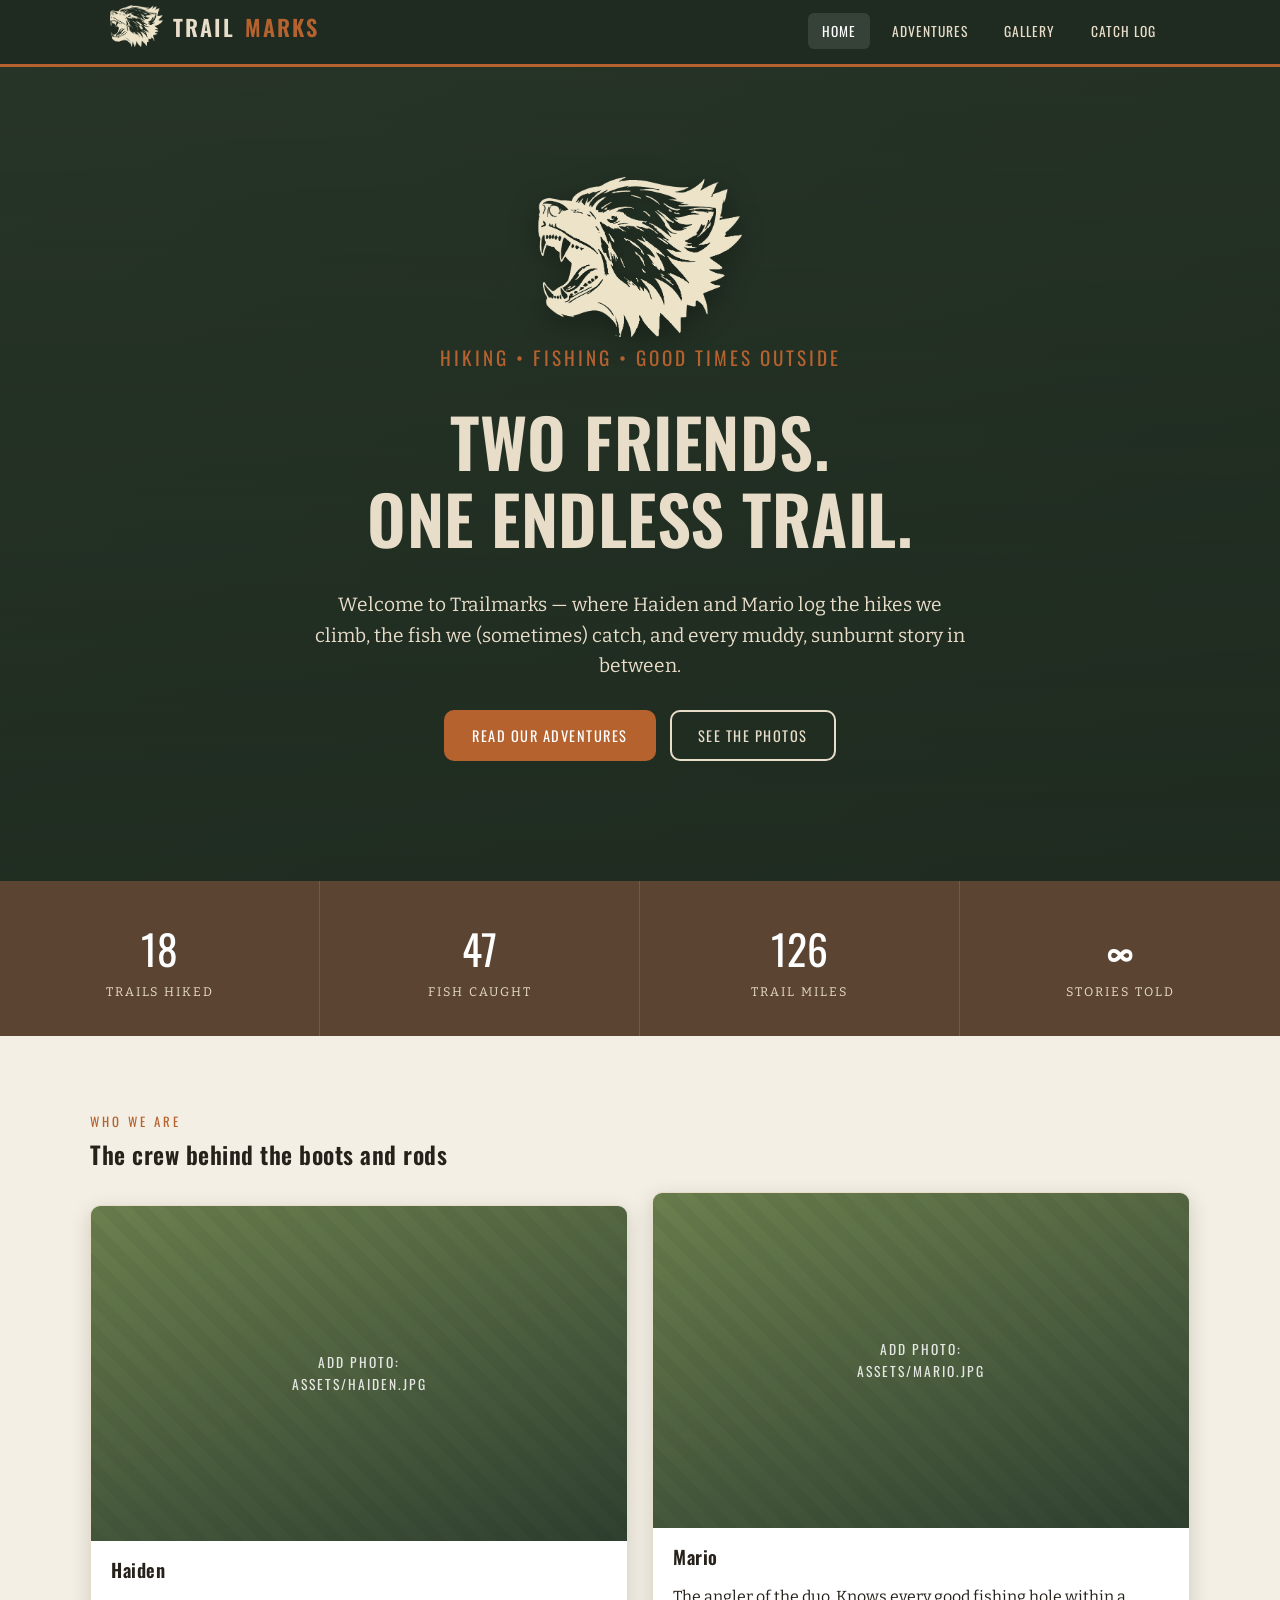
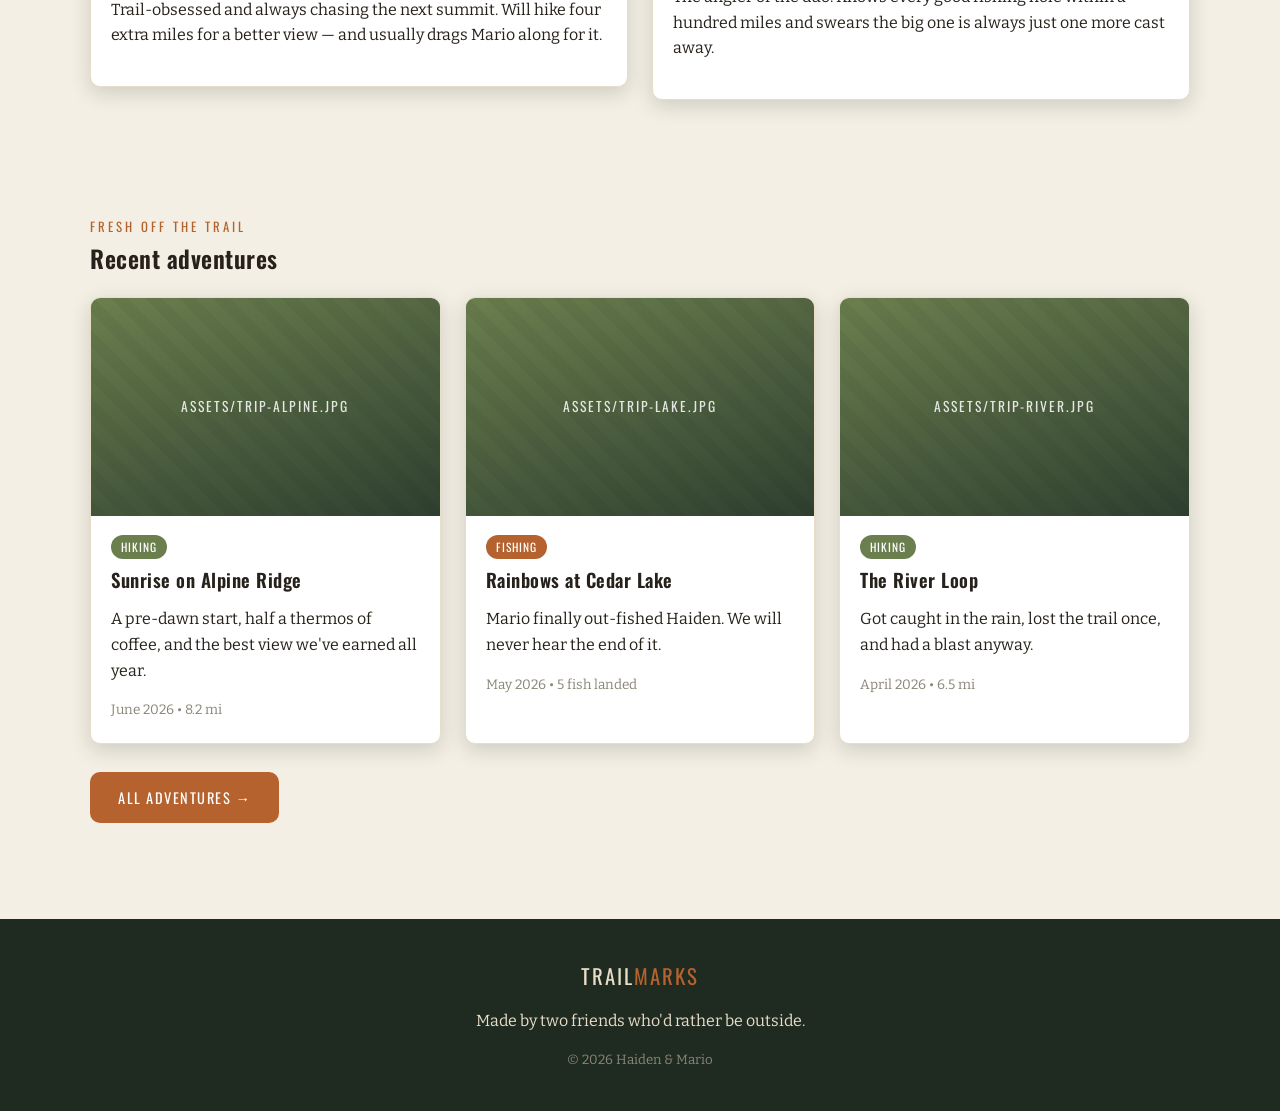
==== index.html @ 805a0c4b "Initial commit" ====
<!DOCTYPE html>
<html lang="en">
<head>
  <meta charset="UTF-8" />
  <meta name="viewport" content="width=device-width, initial-scale=1.0" />
  <title>Trailmarks — Haiden & Mario's Outdoor Adventures</title>
  <meta name="description" content="Hiking and fishing adventures from Haiden and Mario. Trip logs, photos, and catches from the trail and the water." />

  <!-- Favicon (browser tab icon) -->
  <link rel="icon" type="image/png" href="assets/favicon.png" />

  <!-- Social link preview (how the site looks when shared in a text / social post).
       Once your site is live, replace the URLs below with your real address, e.g.
       https://YOURUSERNAME.github.io/REPONAME/  and add assets/social-card.jpg -->
  <meta property="og:type" content="website" />
  <meta property="og:title" content="Trailmarks — Haiden & Mario's Outdoor Adventures" />
  <meta property="og:description" content="Hiking, fishing, photos, and a catch log from two friends who'd rather be outside." />
  <meta property="og:image" content="assets/social-card.jpg" />
  <meta name="twitter:card" content="summary_large_image" />

  <link rel="preconnect" href="https://fonts.googleapis.com" />
  <link rel="preconnect" href="https://fonts.gstatic.com" crossorigin />
  <link href="https://fonts.googleapis.com/css2?family=Oswald:wght@400;600;700&family=Bitter:wght@400;500;600&display=swap" rel="stylesheet" />
  <link rel="stylesheet" href="styles.css" />
</head>
<body>

  <!-- NAV -->
  <header class="nav">
    <div class="container nav__inner">
      <a class="nav__brand" href="index.html"><img class="nav__logo" src="assets/logo-cream.png" alt="Trailmarks wolf logo" />TRAIL<span>MARKS</span></a>
      <button class="nav__toggle" aria-label="Menu">&#9776;</button>
      <nav>
        <ul class="nav__links">
          <li><a href="index.html">Home</a></li>
          <li><a href="adventures.html">Adventures</a></li>
          <li><a href="gallery.html">Gallery</a></li>
          <li><a href="catches.html">Catch Log</a></li>
        </ul>
      </nav>
    </div>
  </header>

  <!-- HERO -->
  <section class="hero">
    <div class="container">
      <img class="hero__logo" src="assets/logo-cream.png" alt="Trailmarks wolf logo" />
      <p class="eyebrow">Hiking &bull; Fishing &bull; Good times outside</p>
      <h1>Two friends. <br>One endless trail.</h1>
      <p>Welcome to Trailmarks — where Haiden and Mario log the hikes we climb, the fish we (sometimes) catch, and every muddy, sunburnt story in between.</p>
      <div class="hero__cta">
        <a class="btn btn--primary" href="adventures.html">Read our adventures</a>
        <a class="btn btn--ghost" href="gallery.html">See the photos</a>
      </div>
    </div>
  </section>

  <!-- STATS -->
  <section class="stats">
    <div class="stats__item"><div class="stats__num">18</div><div class="stats__label">Trails Hiked</div></div>
    <div class="stats__item"><div class="stats__num">47</div><div class="stats__label">Fish Caught</div></div>
    <div class="stats__item"><div class="stats__num">126</div><div class="stats__label">Trail Miles</div></div>
    <div class="stats__item"><div class="stats__num">&#8734;</div><div class="stats__label">Stories Told</div></div>
  </section>

  <!-- ABOUT -->
  <section class="section container">
    <p class="eyebrow">Who we are</p>
    <h2>The crew behind the boots and rods</h2>
    <div class="grid grid--2" style="margin-top:24px; align-items:center;">
      <div class="card">
        <div class="card__media"><div class="ph">Add photo:<br>assets/haiden.jpg</div></div>
        <div class="card__body">
          <h3>Haiden</h3>
          <p>Trail-obsessed and always chasing the next summit. Will hike four extra miles for a better view — and usually drags Mario along for it.</p>
        </div>
      </div>
      <div class="card">
        <div class="card__media"><div class="ph">Add photo:<br>assets/mario.jpg</div></div>
        <div class="card__body">
          <h3>Mario</h3>
          <p>The angler of the duo. Knows every good fishing hole within a hundred miles and swears the big one is always just one more cast away.</p>
        </div>
      </div>
    </div>
  </section>

  <!-- RECENT -->
  <section class="section section--tight container">
    <p class="eyebrow">Fresh off the trail</p>
    <h2>Recent adventures</h2>
    <div class="grid grid--3" style="margin-top:24px;">
      <article class="card">
        <div class="card__media"><div class="ph">assets/trip-alpine.jpg</div></div>
        <div class="card__body">
          <span class="card__tag">Hiking</span>
          <h3>Sunrise on Alpine Ridge</h3>
          <p>A pre-dawn start, half a thermos of coffee, and the best view we've earned all year.</p>
          <div class="card__meta">June 2026 &bull; 8.2 mi</div>
        </div>
      </article>
      <article class="card">
        <div class="card__media"><div class="ph">assets/trip-lake.jpg</div></div>
        <div class="card__body">
          <span class="card__tag card__tag--fishing">Fishing</span>
          <h3>Rainbows at Cedar Lake</h3>
          <p>Mario finally out-fished Haiden. We will never hear the end of it.</p>
          <div class="card__meta">May 2026 &bull; 5 fish landed</div>
        </div>
      </article>
      <article class="card">
        <div class="card__media"><div class="ph">assets/trip-river.jpg</div></div>
        <div class="card__body">
          <span class="card__tag">Hiking</span>
          <h3>The River Loop</h3>
          <p>Got caught in the rain, lost the trail once, and had a blast anyway.</p>
          <div class="card__meta">April 2026 &bull; 6.5 mi</div>
        </div>
      </article>
    </div>
    <p style="margin-top:28px;"><a class="btn btn--primary" href="adventures.html">All adventures &rarr;</a></p>
  </section>

  <!-- FOOTER -->
  <footer class="footer">
    <div class="container">
      <div class="footer__brand">TRAIL<span>MARKS</span></div>
      <p>Made by two friends who'd rather be outside.</p>
      <small>&copy; <span data-year></span> Haiden &amp; Mario</small>
    </div>
  </footer>

  <script src="script.js"></script>
</body>
</html>
---- styles.css ----
/* ===================================================================
   Trailmarks — shared styles
   Rugged / earthy outdoors theme for Haiden & Mario
   =================================================================== */

:root {
  /* Palette */
  --forest:      #2f4030;   /* deep pine */
  --forest-dk:   #1f2b20;   /* near-black green */
  --moss:        #6b7f4e;   /* moss green */
  --bark:        #5c4433;   /* tree bark brown */
  --clay:        #b5622f;   /* burnt orange accent */
  --sand:        #e7ddc9;   /* cream / sand */
  --paper:       #f4efe4;   /* off-white background */
  --stone:       #8a8577;   /* muted stone gray */
  --ink:         #26211a;   /* near-black text */

  --shadow: 0 6px 20px rgba(31, 43, 32, 0.18);
  --radius: 10px;
  --maxw: 1100px;

  --font-display: "Oswald", "Arial Narrow", sans-serif;
  --font-body: "Bitter", Georgia, "Times New Roman", serif;
}

*, *::before, *::after { box-sizing: border-box; }

html { scroll-behavior: smooth; }

body {
  margin: 0;
  font-family: var(--font-body);
  color: var(--ink);
  background: var(--paper);
  line-height: 1.6;
}

h1, h2, h3, h4, .nav__brand {
  font-family: var(--font-display);
  font-weight: 600;
  letter-spacing: 0.5px;
  line-height: 1.15;
  margin: 0 0 0.5em;
}

a { color: var(--clay); }

img { max-width: 100%; display: block; }

.container {
  width: 100%;
  max-width: var(--maxw);
  margin: 0 auto;
  padding: 0 20px;
}

.section { padding: 64px 0; }
.section--tight { padding: 40px 0; }

.eyebrow {
  font-family: var(--font-display);
  text-transform: uppercase;
  letter-spacing: 3px;
  font-size: 0.8rem;
  color: var(--clay);
  margin-bottom: 8px;
}

.lead { font-size: 1.15rem; color: #3d372c; max-width: 60ch; }

/* ---------- Buttons ---------- */
.btn {
  display: inline-block;
  font-family: var(--font-display);
  text-transform: uppercase;
  letter-spacing: 1.5px;
  font-size: 0.9rem;
  padding: 12px 26px;
  border-radius: var(--radius);
  text-decoration: none;
  border: 2px solid transparent;
  cursor: pointer;
  transition: transform .12s ease, background .2s ease;
}
.btn:hover { transform: translateY(-2px); }
.btn--primary { background: var(--clay); color: #fff; }
.btn--ghost { background: transparent; border-color: var(--sand); color: var(--sand); }

/* ---------- Navigation ---------- */
.nav {
  position: sticky; top: 0; z-index: 50;
  background: var(--forest-dk);
  color: var(--sand);
  border-bottom: 3px solid var(--clay);
}
.nav__inner {
  display: flex; align-items: center; justify-content: space-between;
  height: 64px;
}
.nav__brand {
  color: var(--sand); text-decoration: none;
  font-size: 1.4rem; letter-spacing: 2px;
  display: flex; align-items: center; gap: 10px;
}
.nav__logo { height: 42px; width: auto; display: block; }
.nav__brand span { color: var(--clay); }
.nav__links {
  display: flex; gap: 8px; list-style: none; margin: 0; padding: 0;
}
.nav__links a {
  color: var(--sand); text-decoration: none;
  font-family: var(--font-display); text-transform: uppercase;
  letter-spacing: 1px; font-size: 0.85rem;
  padding: 8px 14px; border-radius: 6px;
}
.nav__links a:hover,
.nav__links a[aria-current="page"] { background: rgba(255,255,255,0.1); color: #fff; }
.nav__toggle {
  display: none; background: none; border: 0; color: var(--sand);
  font-size: 1.6rem; cursor: pointer;
}

/* ---------- Hero ---------- */
.hero {
  position: relative;
  color: var(--sand);
  background:
    linear-gradient(rgba(31,43,32,0.55), rgba(31,43,32,0.75)),
    url("assets/hero.jpg") center/cover no-repeat,
    linear-gradient(160deg, var(--forest), var(--forest-dk));
  padding: 110px 0 120px;
  text-align: center;
}
.hero__logo { height: 160px; width: auto; margin: 0 auto 6px; display: block; filter: drop-shadow(0 6px 14px rgba(0,0,0,0.35)); }
.hero h1 { font-size: clamp(2.4rem, 6vw, 4.2rem); text-transform: uppercase; }
.hero p { font-size: 1.2rem; max-width: 55ch; margin: 0 auto 28px; }
.hero__cta { display: flex; gap: 14px; justify-content: center; flex-wrap: wrap; }

/* ---------- Cards & grids ---------- */
.grid { display: grid; gap: 24px; }
.grid--3 { grid-template-columns: repeat(3, 1fr); }
.grid--2 { grid-template-columns: repeat(2, 1fr); }

.card {
  background: #fff;
  border: 1px solid var(--sand);
  border-radius: var(--radius);
  overflow: hidden;
  box-shadow: var(--shadow);
  display: flex; flex-direction: column;
}
.card__media { aspect-ratio: 16/10; background: var(--sand); overflow: hidden; }
.card__media img { width: 100%; height: 100%; object-fit: cover; }
.card__body { padding: 18px 20px 22px; flex: 1; }
.card__tag {
  display: inline-block; font-family: var(--font-display);
  text-transform: uppercase; letter-spacing: 1px; font-size: 0.72rem;
  background: var(--moss); color: #fff; padding: 3px 10px; border-radius: 20px;
  margin-bottom: 10px;
}
.card__tag--fishing { background: var(--clay); }
.card__meta { font-size: 0.85rem; color: var(--stone); margin-top: 8px; }

/* ---------- Stats strip ---------- */
.stats {
  background: var(--bark); color: var(--sand);
  display: grid; grid-template-columns: repeat(4, 1fr);
  text-align: center;
}
.stats__item { padding: 34px 12px; border-right: 1px solid rgba(255,255,255,0.12); }
.stats__item:last-child { border-right: 0; }
.stats__num { font-family: var(--font-display); font-size: 2.6rem; color: #fff; }
.stats__label { text-transform: uppercase; letter-spacing: 2px; font-size: 0.78rem; }

/* ---------- Page header ---------- */
.pagehead {
  background: linear-gradient(160deg, var(--forest), var(--forest-dk));
  color: var(--sand); text-align: center; padding: 70px 0 60px;
}
.pagehead h1 { font-size: clamp(2rem, 5vw, 3rem); text-transform: uppercase; }
.pagehead p { max-width: 60ch; margin: 0 auto; opacity: 0.9; }

/* ---------- Gallery ---------- */
.gallery {
  display: grid; gap: 12px;
  grid-template-columns: repeat(3, 1fr);
}
.gallery figure { margin: 0; position: relative; overflow: hidden; border-radius: var(--radius); cursor: pointer; }
.gallery img { width: 100%; height: 240px; object-fit: cover; transition: transform .4s ease; }
.gallery figure:hover img { transform: scale(1.06); }
.gallery figcaption {
  position: absolute; left: 0; right: 0; bottom: 0;
  background: linear-gradient(transparent, rgba(31,43,32,0.85));
  color: #fff; padding: 26px 14px 12px; font-size: 0.9rem;
}

/* Lightbox */
.lightbox {
  position: fixed; inset: 0; background: rgba(15,20,15,0.92);
  display: none; align-items: center; justify-content: center; z-index: 100;
  padding: 30px;
}
.lightbox.open { display: flex; }
.lightbox img { max-width: 90vw; max-height: 85vh; border-radius: 8px; }
.lightbox__close {
  position: absolute; top: 20px; right: 28px; font-size: 2.4rem;
  color: #fff; background: none; border: 0; cursor: pointer;
}

/* ---------- Catch scoreboard ---------- */
.scoreboard {
  display: flex; align-items: center; justify-content: center; gap: 30px;
  background: var(--forest); color: var(--sand);
  border-radius: var(--radius); box-shadow: var(--shadow);
  padding: 26px 20px; margin: 34px auto 0; max-width: 760px; flex-wrap: wrap;
}
.scoreboard__item { text-align: center; }
.scoreboard__num { font-family: var(--font-display); font-size: 3rem; color: #fff; line-height: 1; }
.scoreboard__label { text-transform: uppercase; letter-spacing: 2px; font-size: 0.8rem; margin-top: 6px; }
.scoreboard__vs { font-family: var(--font-display); font-size: 1.4rem; color: var(--clay); }

/* ---------- Catches table ---------- */
.filters { display: flex; gap: 10px; flex-wrap: wrap; margin-bottom: 22px; }
.filters button {
  font-family: var(--font-display); text-transform: uppercase; letter-spacing: 1px;
  font-size: 0.8rem; padding: 8px 16px; border-radius: 20px;
  border: 2px solid var(--moss); background: #fff; color: var(--forest); cursor: pointer;
}
.filters button.active { background: var(--moss); color: #fff; }

.catch-grid { display: grid; gap: 18px; grid-template-columns: repeat(3, 1fr); }
.catch {
  background: #fff; border: 1px solid var(--sand); border-radius: var(--radius);
  padding: 18px 20px; box-shadow: var(--shadow);
}
.catch__species { font-family: var(--font-display); font-size: 1.3rem; color: var(--forest); }
.catch__row { display: flex; justify-content: space-between; font-size: 0.9rem; padding: 4px 0; border-bottom: 1px dashed var(--sand); }
.catch__row:last-child { border-bottom: 0; }
.catch__row span:first-child { color: var(--stone); }
.badge-angler { font-size: 0.72rem; text-transform: uppercase; letter-spacing: 1px; padding: 2px 8px; border-radius: 12px; background: var(--sand); color: var(--bark); }

/* ---------- Placeholder look for missing images ---------- */
.ph {
  width: 100%; height: 100%;
  background:
    repeating-linear-gradient(45deg, rgba(0,0,0,0.04) 0 12px, transparent 12px 24px),
    linear-gradient(160deg, var(--moss), var(--forest));
  display: flex; align-items: center; justify-content: center;
  color: rgba(255,255,255,0.85); font-family: var(--font-display);
  text-transform: uppercase; letter-spacing: 2px; font-size: 0.85rem; text-align: center; padding: 10px;
}

/* ---------- Footer ---------- */
.footer {
  background: var(--forest-dk); color: var(--sand);
  padding: 40px 0; margin-top: 40px; text-align: center;
}
.footer a { color: var(--sand); }
.footer__brand { font-family: var(--font-display); font-size: 1.3rem; letter-spacing: 2px; }
.footer__brand span { color: var(--clay); }
.footer small { color: var(--stone); display: block; margin-top: 10px; }

/* ---------- Responsive ---------- */
@media (max-width: 820px) {
  .grid--3, .catch-grid, .gallery { grid-template-columns: repeat(2, 1fr); }
  .stats { grid-template-columns: repeat(2, 1fr); }
  .stats__item:nth-child(2) { border-right: 0; }
}
@media (max-width: 620px) {
  .nav__links {
    display: none; position: absolute; top: 64px; left: 0; right: 0;
    flex-direction: column; background: var(--forest-dk); padding: 10px 20px 20px;
  }
  .nav__links.open { display: flex; }
  .nav__toggle { display: block; }
  .grid--3, .grid--2, .catch-grid, .gallery { grid-template-columns: 1fr; }
  .stats { grid-template-columns: 1fr 1fr; }
}
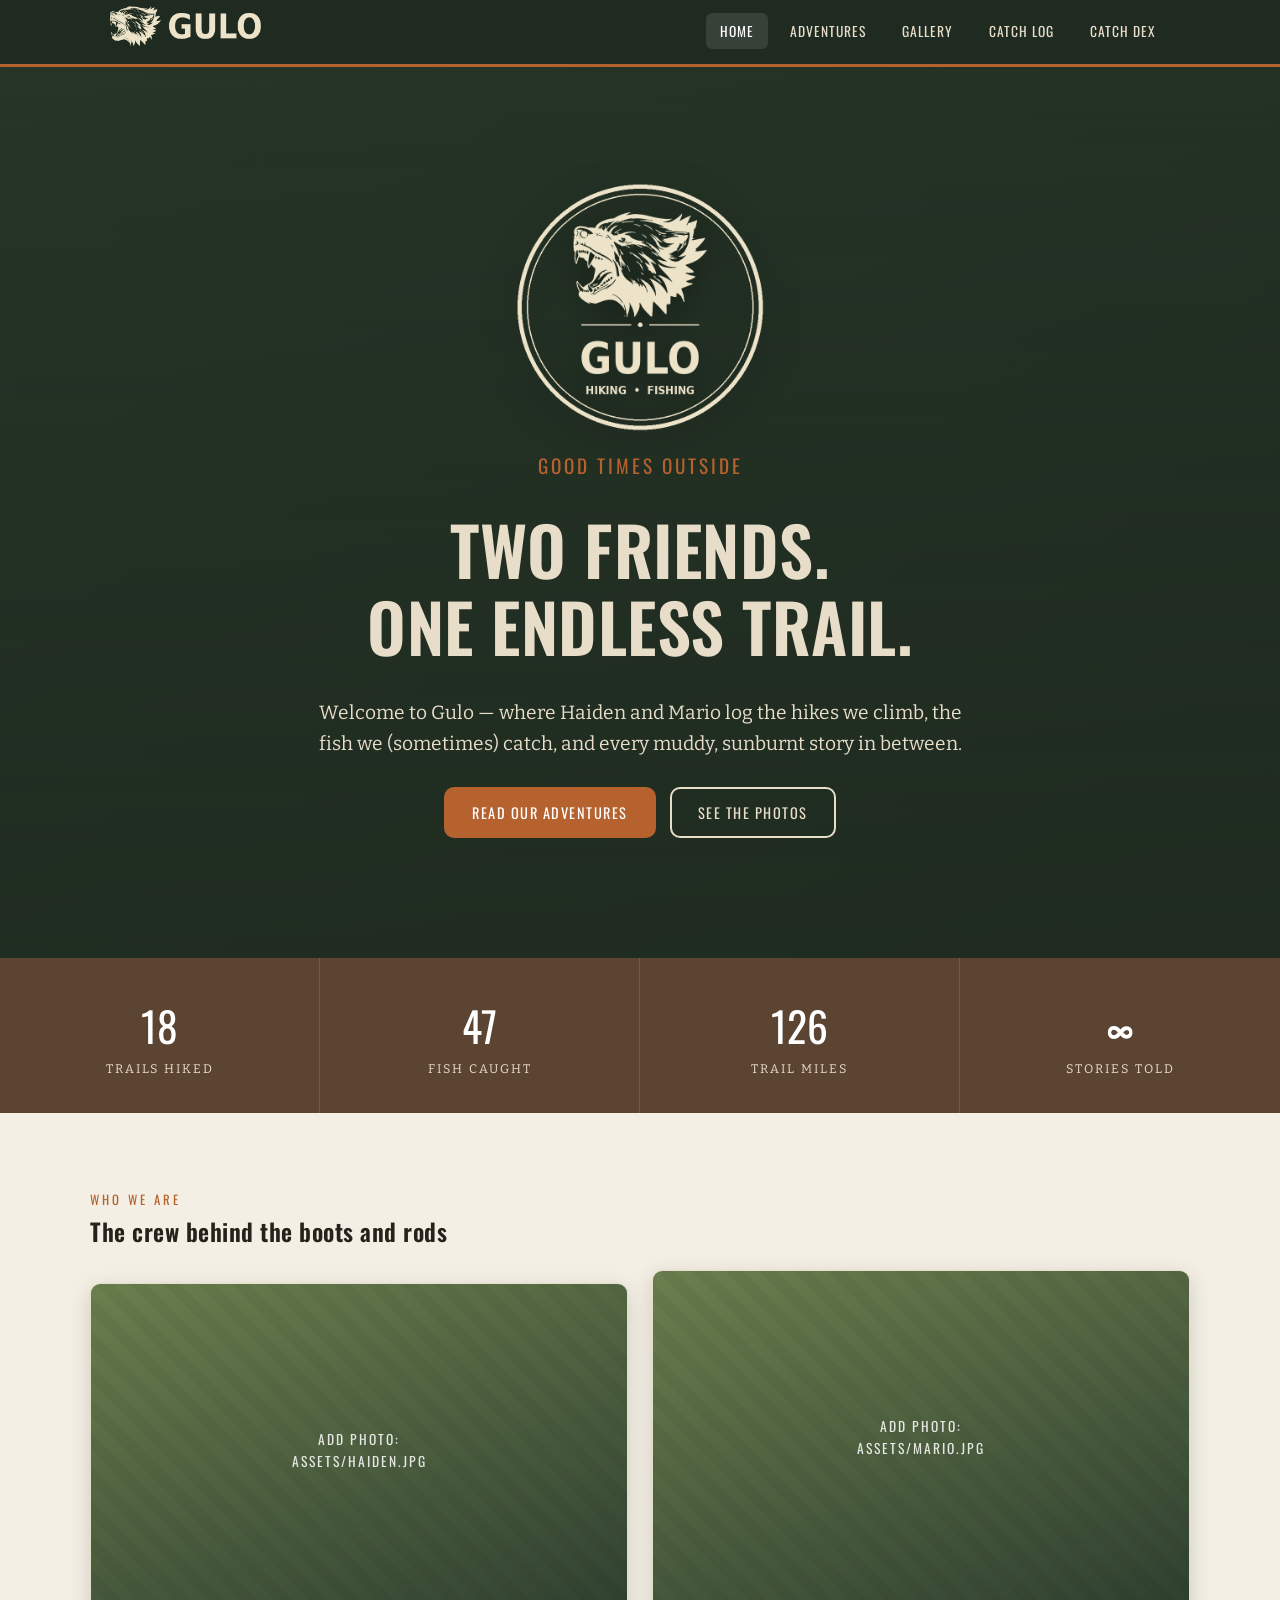
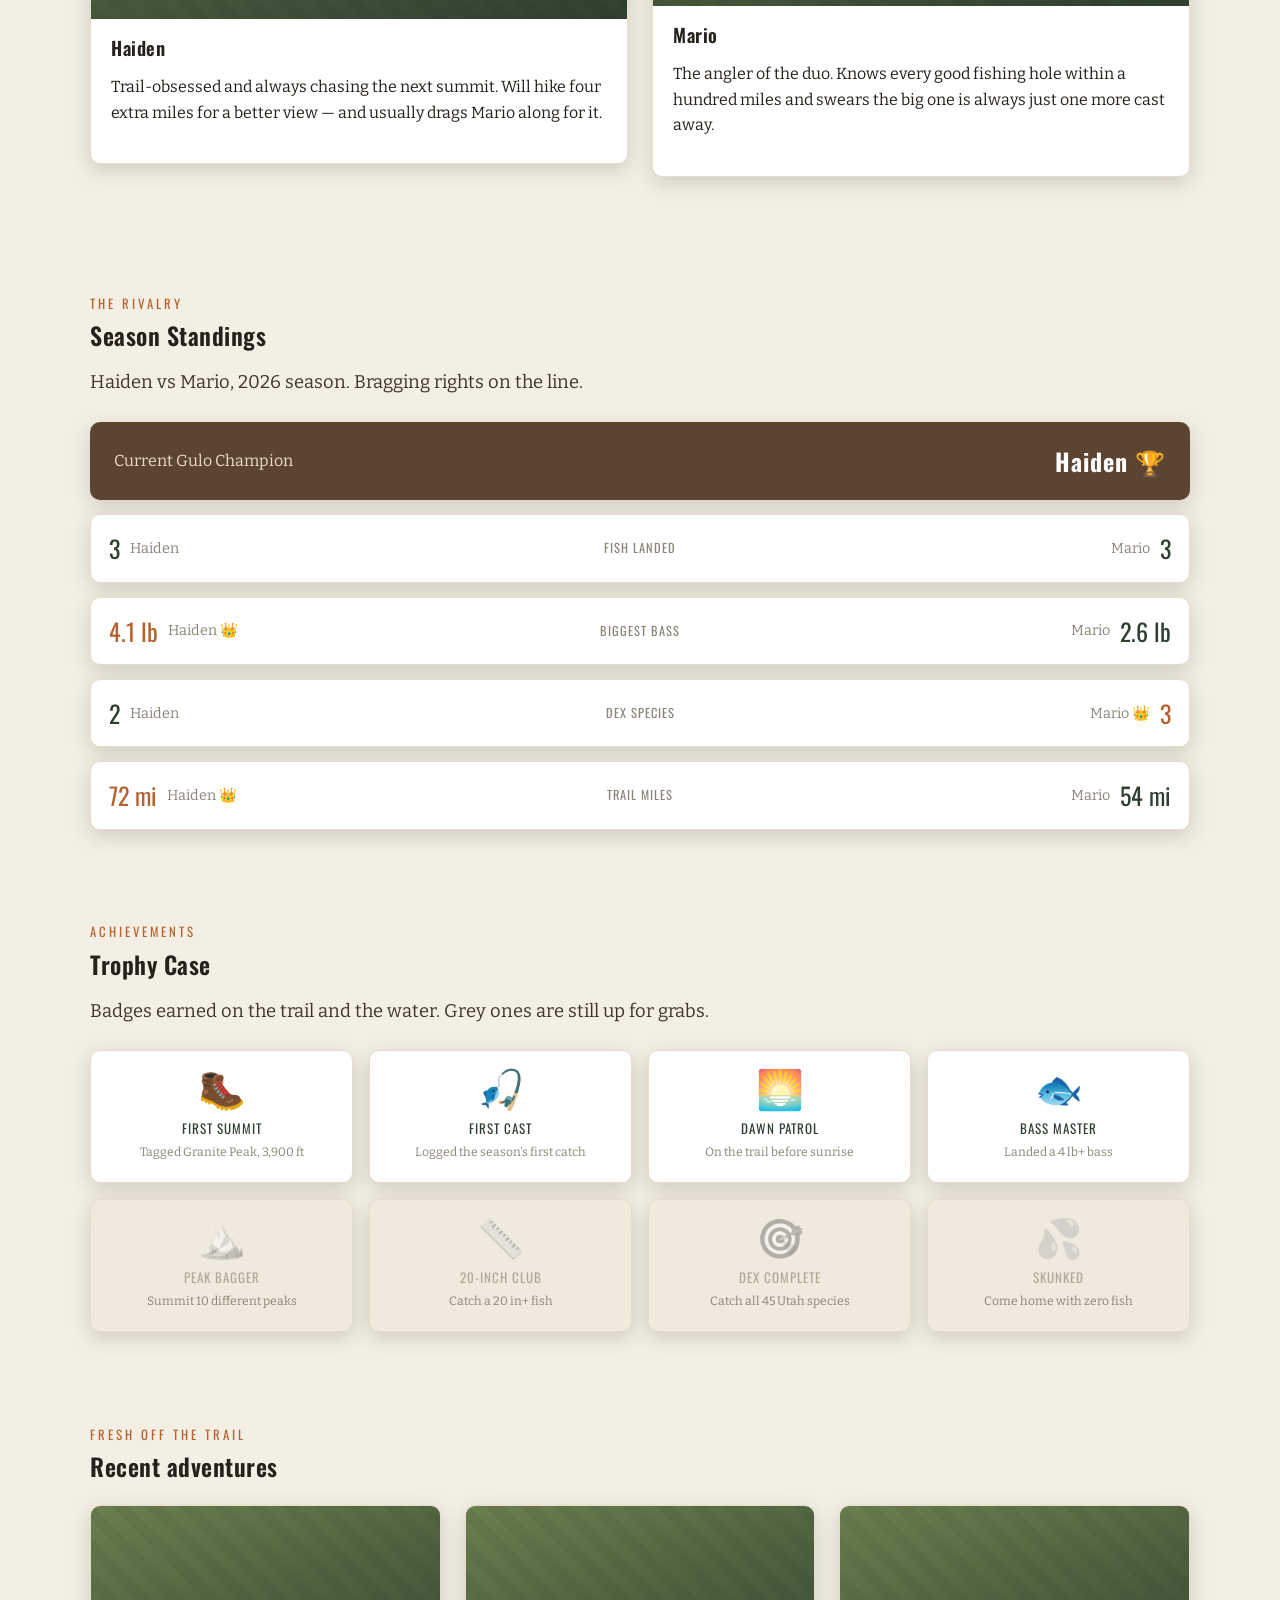
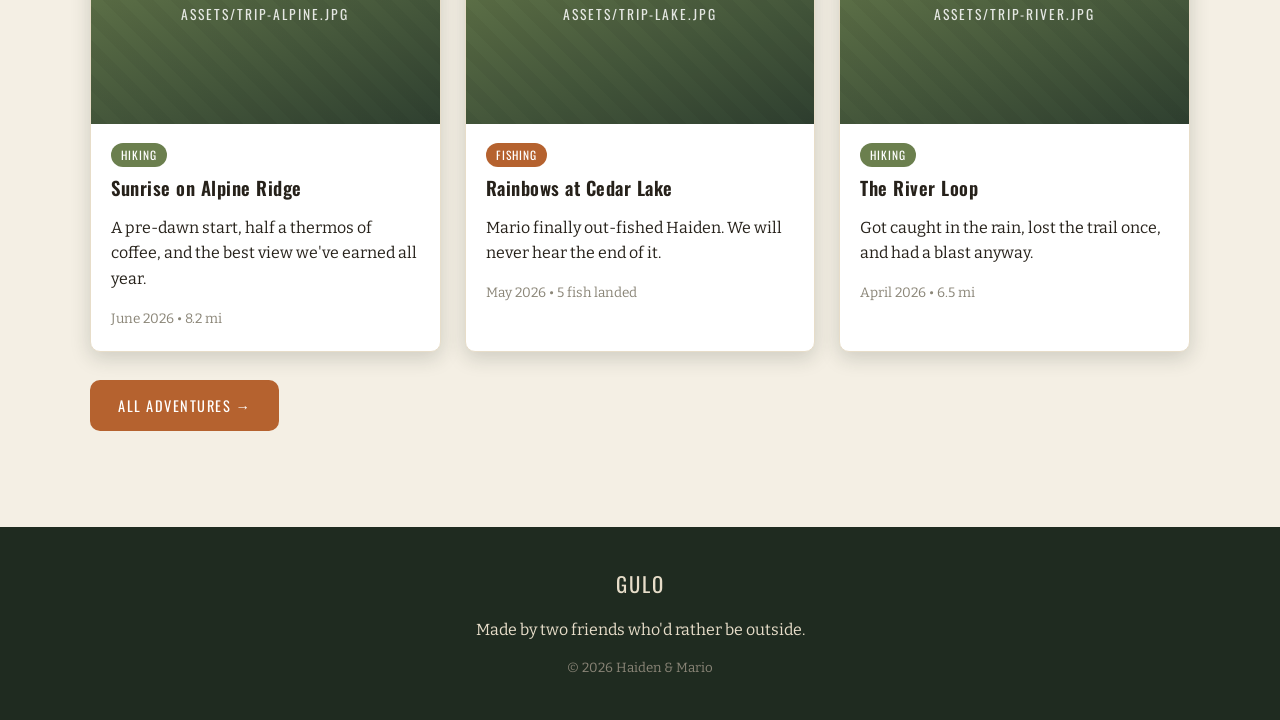
==== commit fc2ae773: "Update site content and add Catch Dex" ====
--- a/index.html
+++ b/index.html
@@ -3,7 +3,7 @@
 <head>
   <meta charset="UTF-8" />
   <meta name="viewport" content="width=device-width, initial-scale=1.0" />
-  <title>Trailmarks — Haiden & Mario's Outdoor Adventures</title>
+  <title>Gulo — Haiden & Mario's Outdoor Adventures</title>
   <meta name="description" content="Hiking and fishing adventures from Haiden and Mario. Trip logs, photos, and catches from the trail and the water." />
 
   <!-- Favicon (browser tab icon) -->
@@ -13,7 +13,7 @@
        Once your site is live, replace the URLs below with your real address, e.g.
        https://YOURUSERNAME.github.io/REPONAME/  and add assets/social-card.jpg -->
   <meta property="og:type" content="website" />
-  <meta property="og:title" content="Trailmarks — Haiden & Mario's Outdoor Adventures" />
+  <meta property="og:title" content="Gulo — Haiden & Mario's Outdoor Adventures" />
   <meta property="og:description" content="Hiking, fishing, photos, and a catch log from two friends who'd rather be outside." />
   <meta property="og:image" content="assets/social-card.jpg" />
   <meta name="twitter:card" content="summary_large_image" />
@@ -28,7 +28,7 @@
   <!-- NAV -->
   <header class="nav">
     <div class="container nav__inner">
-      <a class="nav__brand" href="index.html"><img class="nav__logo" src="assets/logo-cream.png" alt="Trailmarks wolf logo" />TRAIL<span>MARKS</span></a>
+      <a class="nav__brand" href="index.html"><img class="nav__lockup" src="assets/logo-lockup.png" alt="Gulo" /></a>
       <button class="nav__toggle" aria-label="Menu">&#9776;</button>
       <nav>
         <ul class="nav__links">
@@ -36,6 +36,7 @@
           <li><a href="adventures.html">Adventures</a></li>
           <li><a href="gallery.html">Gallery</a></li>
           <li><a href="catches.html">Catch Log</a></li>
+          <li><a href="catchdex.html">Catch Dex</a></li>
         </ul>
       </nav>
     </div>
@@ -44,10 +45,10 @@
   <!-- HERO -->
   <section class="hero">
     <div class="container">
-      <img class="hero__logo" src="assets/logo-cream.png" alt="Trailmarks wolf logo" />
-      <p class="eyebrow">Hiking &bull; Fishing &bull; Good times outside</p>
+      <img class="hero__crest" src="assets/crest.png" alt="Gulo crest — wolverine emblem" />
+      <p class="eyebrow">Good times outside</p>
       <h1>Two friends. <br>One endless trail.</h1>
-      <p>Welcome to Trailmarks — where Haiden and Mario log the hikes we climb, the fish we (sometimes) catch, and every muddy, sunburnt story in between.</p>
+      <p>Welcome to Gulo — where Haiden and Mario log the hikes we climb, the fish we (sometimes) catch, and every muddy, sunburnt story in between.</p>
       <div class="hero__cta">
         <a class="btn btn--primary" href="adventures.html">Read our adventures</a>
         <a class="btn btn--ghost" href="gallery.html">See the photos</a>
@@ -82,6 +83,58 @@
           <p>The angler of the duo. Knows every good fishing hole within a hundred miles and swears the big one is always just one more cast away.</p>
         </div>
       </div>
+    </div>
+  </section>
+
+  <!-- SEASON STANDINGS (rivalry) -->
+  <!-- Edit the data-h / data-m numbers to update the rivalry. Winner is highlighted automatically. -->
+  <section class="section section--tight container">
+    <p class="eyebrow">The rivalry</p>
+    <h2>Season Standings</h2>
+    <p class="lead">Haiden vs Mario, 2026 season. Bragging rights on the line.</p>
+    <div class="standings">
+      <div class="standings__champ"><span>Current Gulo Champion</span><b id="champName">—</b></div>
+
+      <div class="standings__row" data-h="3" data-m="3">
+        <div class="standings__side"><span class="standings__val">3</span><span class="standings__name">Haiden</span></div>
+        <div class="standings__cat">Fish Landed</div>
+        <div class="standings__side standings__side--r"><span class="standings__name">Mario</span><span class="standings__val">3</span></div>
+      </div>
+
+      <div class="standings__row" data-h="4.1" data-m="2.6">
+        <div class="standings__side"><span class="standings__val">4.1 lb</span><span class="standings__name">Haiden</span></div>
+        <div class="standings__cat">Biggest Bass</div>
+        <div class="standings__side standings__side--r"><span class="standings__name">Mario</span><span class="standings__val">2.6 lb</span></div>
+      </div>
+
+      <div class="standings__row" data-h="2" data-m="3">
+        <div class="standings__side"><span class="standings__val">2</span><span class="standings__name">Haiden</span></div>
+        <div class="standings__cat">Dex Species</div>
+        <div class="standings__side standings__side--r"><span class="standings__name">Mario</span><span class="standings__val">3</span></div>
+      </div>
+
+      <div class="standings__row" data-h="72" data-m="54">
+        <div class="standings__side"><span class="standings__val">72 mi</span><span class="standings__name">Haiden</span></div>
+        <div class="standings__cat">Trail Miles</div>
+        <div class="standings__side standings__side--r"><span class="standings__name">Mario</span><span class="standings__val">54 mi</span></div>
+      </div>
+    </div>
+  </section>
+
+  <!-- TROPHY CASE -->
+  <section class="section section--tight container">
+    <p class="eyebrow">Achievements</p>
+    <h2>Trophy Case</h2>
+    <p class="lead">Badges earned on the trail and the water. Grey ones are still up for grabs.</p>
+    <div class="trophies">
+      <div class="trophy"><div class="trophy__icon">🥾</div><div class="trophy__name">First Summit</div><div class="trophy__desc">Tagged Granite Peak, 3,900 ft</div></div>
+      <div class="trophy"><div class="trophy__icon">🎣</div><div class="trophy__name">First Cast</div><div class="trophy__desc">Logged the season's first catch</div></div>
+      <div class="trophy"><div class="trophy__icon">🌅</div><div class="trophy__name">Dawn Patrol</div><div class="trophy__desc">On the trail before sunrise</div></div>
+      <div class="trophy"><div class="trophy__icon">🐟</div><div class="trophy__name">Bass Master</div><div class="trophy__desc">Landed a 4 lb+ bass</div></div>
+      <div class="trophy trophy--locked"><div class="trophy__icon">🏔️</div><div class="trophy__name">Peak Bagger</div><div class="trophy__desc">Summit 10 different peaks</div></div>
+      <div class="trophy trophy--locked"><div class="trophy__icon">📏</div><div class="trophy__name">20-Inch Club</div><div class="trophy__desc">Catch a 20 in+ fish</div></div>
+      <div class="trophy trophy--locked"><div class="trophy__icon">🎯</div><div class="trophy__name">Dex Complete</div><div class="trophy__desc">Catch all 45 Utah species</div></div>
+      <div class="trophy trophy--locked"><div class="trophy__icon">💦</div><div class="trophy__name">Skunked</div><div class="trophy__desc">Come home with zero fish</div></div>
     </div>
   </section>
 
@@ -124,7 +177,7 @@
   <!-- FOOTER -->
   <footer class="footer">
     <div class="container">
-      <div class="footer__brand">TRAIL<span>MARKS</span></div>
+      <div class="footer__brand">GULO</div>
       <p>Made by two friends who'd rather be outside.</p>
       <small>&copy; <span data-year></span> Haiden &amp; Mario</small>
     </div>
--- a/styles.css
+++ b/styles.css
@@ -1,5 +1,5 @@
 /* ===================================================================
-   Trailmarks — shared styles
+   Gulo — shared styles
    Rugged / earthy outdoors theme for Haiden & Mario
    =================================================================== */
 
@@ -103,6 +103,7 @@
   display: flex; align-items: center; gap: 10px;
 }
 .nav__logo { height: 42px; width: auto; display: block; }
+.nav__lockup { height: 40px; width: auto; display: block; }
 .nav__brand span { color: var(--clay); }
 .nav__links {
   display: flex; gap: 8px; list-style: none; margin: 0; padding: 0;
@@ -132,6 +133,7 @@
   text-align: center;
 }
 .hero__logo { height: 160px; width: auto; margin: 0 auto 6px; display: block; filter: drop-shadow(0 6px 14px rgba(0,0,0,0.35)); }
+.hero__crest { height: 260px; width: auto; margin: 0 auto 14px; display: block; filter: drop-shadow(0 8px 18px rgba(0,0,0,0.4)); }
 .hero h1 { font-size: clamp(2.4rem, 6vw, 4.2rem); text-transform: uppercase; }
 .hero p { font-size: 1.2rem; max-width: 55ch; margin: 0 auto 28px; }
 .hero__cta { display: flex; gap: 14px; justify-content: center; flex-wrap: wrap; }
@@ -260,11 +262,128 @@
 .footer__brand span { color: var(--clay); }
 .footer small { color: var(--stone); display: block; margin-top: 10px; }
 
+/* ---------- Catch Dex ---------- */
+.dex-progress {
+  background: var(--forest); color: var(--sand);
+  border-radius: var(--radius); box-shadow: var(--shadow);
+  padding: 22px 26px; margin-bottom: 12px;
+}
+.dex-progress__top { display: flex; justify-content: space-between; align-items: baseline; flex-wrap: wrap; gap: 8px; }
+.dex-progress__count { font-family: var(--font-display); font-size: 1.8rem; color: #fff; }
+.dex-progress__pct { font-family: var(--font-display); color: var(--clay); font-size: 1.4rem; }
+.dex-bar { height: 14px; background: rgba(255,255,255,0.15); border-radius: 20px; overflow: hidden; margin-top: 12px; }
+.dex-bar__fill { height: 100%; background: linear-gradient(90deg, var(--moss), var(--clay)); border-radius: 20px; transition: width 1s ease; }
+
+.dex-group { margin-top: 44px; }
+.dex-group__head { display: flex; align-items: baseline; gap: 12px; }
+.dex-group__head h2 { margin: 0; }
+.dex-group__tally { font-family: var(--font-display); color: var(--stone); letter-spacing: 1px; margin-left: auto; }
+.dex-group__tally--done { color: var(--clay); }
+/* per-category progress bar — each section completes on its own */
+.dex-group__bar { height: 9px; background: rgba(0,0,0,0.08); border-radius: 20px; overflow: hidden; margin: 10px 0 18px; }
+.dex-group__fill { height: 100%; width: 0; background: linear-gradient(90deg, var(--moss), var(--clay)); border-radius: 20px; transition: width .9s ease; }
+.dex-group__fill--done { background: var(--clay); }
+
+/* Poster reference link */
+.poster-link {
+  display: flex; align-items: center; gap: 16px; text-decoration: none;
+  background: #fff; border: 1px solid var(--sand); border-radius: var(--radius);
+  padding: 12px 16px; box-shadow: var(--shadow); margin-bottom: 8px; color: var(--ink);
+  transition: transform .12s ease;
+}
+.poster-link:hover { transform: translateY(-2px); }
+.poster-link img { width: 60px; height: 78px; object-fit: cover; border-radius: 6px; border: 1px solid var(--sand); }
+.poster-link__txt b { font-family: var(--font-display); color: var(--forest); letter-spacing: 0.5px; display: block; font-size: 1.05rem; }
+.poster-link__txt span { font-size: 0.85rem; color: var(--stone); }
+
+/* Caught-fish photo in a dex slot */
+.dex-card__photo { width: 100%; height: 88px; object-fit: cover; border-radius: 6px; margin: 2px 0 8px; border: 1px solid var(--moss); }
+
+.dex-grid { display: grid; grid-template-columns: repeat(4, 1fr); gap: 14px; }
+.dex-card {
+  position: relative; background: #fff; border: 1px solid var(--sand);
+  border-radius: var(--radius); padding: 14px 14px 16px; text-align: center;
+  box-shadow: var(--shadow); overflow: hidden;
+}
+.dex-card__fish { width: 82px; height: 44px; margin: 4px auto 8px; }
+.dex-card__fish svg { width: 100%; height: 100%; }
+.dex-card__name { font-family: var(--font-display); font-size: 1rem; line-height: 1.1; color: var(--forest); }
+.dex-card__sci { font-style: italic; font-size: 0.72rem; color: var(--stone); margin: 2px 0 4px; }
+.dex-card__where { font-size: 0.72rem; color: #6a6355; line-height: 1.3; }
+.dex-card__stamp {
+  position: absolute; top: 10px; right: 10px; font-family: var(--font-display);
+  font-size: 0.62rem; letter-spacing: 1px; text-transform: uppercase;
+  padding: 3px 8px; border-radius: 20px;
+}
+.dex-card--caught { border-color: var(--moss); }
+.dex-card--caught .dex-card__fish { color: var(--moss); }
+.dex-card--caught .dex-card__stamp { background: var(--moss); color: #fff; }
+.dex-card--locked { background: #efeadd; }
+.dex-card--locked .dex-card__fish { color: #c3bdae; filter: grayscale(1); }
+.dex-card--locked .dex-card__name,
+.dex-card--locked .dex-card__sci,
+.dex-card--locked .dex-card__where { color: #b0a996; }
+.dex-card--locked .dex-card__stamp { background: #d9d3c4; color: #8a8577; }
+
+/* ---------- Season standings ---------- */
+.standings { display: grid; gap: 14px; margin-top: 24px; }
+.standings__champ {
+  background: var(--bark); color: var(--sand); border-radius: var(--radius);
+  padding: 20px 24px; display: flex; align-items: center; justify-content: space-between; flex-wrap: wrap; gap: 10px;
+  box-shadow: var(--shadow);
+}
+.standings__champ b { color: #fff; font-family: var(--font-display); font-size: 1.5rem; letter-spacing: 1px; }
+.standings__row {
+  display: grid; grid-template-columns: 1fr auto 1fr; align-items: center; gap: 10px;
+  background: #fff; border: 1px solid var(--sand); border-radius: var(--radius); padding: 14px 18px; box-shadow: var(--shadow);
+}
+.standings__cat { text-align: center; font-family: var(--font-display); text-transform: uppercase; letter-spacing: 1px; font-size: 0.78rem; color: var(--stone); }
+.standings__side { display: flex; align-items: center; gap: 10px; }
+.standings__side--r { justify-content: flex-end; }
+.standings__val { font-family: var(--font-display); font-size: 1.5rem; color: var(--forest); }
+.standings__name { font-size: 0.9rem; color: var(--stone); }
+.standings__side.win .standings__val { color: var(--clay); }
+.standings__side.win .standings__name::after { content: " 👑"; }
+
+/* ---------- Trophy case ---------- */
+.trophies { display: grid; grid-template-columns: repeat(4, 1fr); gap: 16px; margin-top: 24px; }
+.trophy {
+  background: #fff; border: 1px solid var(--sand); border-radius: var(--radius);
+  padding: 20px 14px; text-align: center; box-shadow: var(--shadow);
+}
+.trophy__icon { font-size: 2.4rem; line-height: 1; }
+.trophy__name { font-family: var(--font-display); text-transform: uppercase; letter-spacing: 1px; font-size: 0.82rem; margin-top: 8px; color: var(--forest); }
+.trophy__desc { font-size: 0.76rem; color: var(--stone); margin-top: 4px; }
+.trophy--locked { background: #efeadd; }
+.trophy--locked .trophy__icon { filter: grayscale(1); opacity: 0.4; }
+.trophy--locked .trophy__name { color: #b0a996; }
+
+/* ---------- Weather widget ---------- */
+.weather {
+  display: flex; align-items: center; gap: 22px; flex-wrap: wrap;
+  background: linear-gradient(160deg, var(--forest), var(--forest-dk));
+  color: var(--sand); border-radius: var(--radius); padding: 20px 26px; box-shadow: var(--shadow);
+}
+.weather__temp { font-family: var(--font-display); font-size: 3rem; color: #fff; line-height: 1; }
+.weather__ico { font-size: 2.6rem; }
+.weather__meta { font-size: 0.9rem; }
+.weather__meta b { color: #fff; font-family: var(--font-display); letter-spacing: 1px; font-size: 1.05rem; display: block; }
+.weather__sub { color: var(--sand); opacity: 0.85; }
+.weather-head { display: flex; align-items: center; justify-content: space-between; flex-wrap: wrap; gap: 10px; margin-bottom: 16px; }
+.weather-head h2 { margin: 0; }
+.spot-select {
+  font-family: var(--font-display); font-size: 0.95rem; letter-spacing: 0.5px;
+  color: var(--forest); background: #fff; border: 2px solid var(--moss);
+  border-radius: 8px; padding: 8px 14px; cursor: pointer;
+}
+.spot-select:focus { outline: 2px solid var(--clay); }
+
 /* ---------- Responsive ---------- */
 @media (max-width: 820px) {
   .grid--3, .catch-grid, .gallery { grid-template-columns: repeat(2, 1fr); }
   .stats { grid-template-columns: repeat(2, 1fr); }
   .stats__item:nth-child(2) { border-right: 0; }
+  .dex-grid, .trophies { grid-template-columns: repeat(2, 1fr); }
 }
 @media (max-width: 620px) {
   .nav__links {
@@ -275,4 +394,6 @@
   .nav__toggle { display: block; }
   .grid--3, .grid--2, .catch-grid, .gallery { grid-template-columns: 1fr; }
   .stats { grid-template-columns: 1fr 1fr; }
-}
+  .dex-grid, .trophies { grid-template-columns: 1fr 1fr; }
+  .standings__row { grid-template-columns: 1fr auto 1fr; }
+}
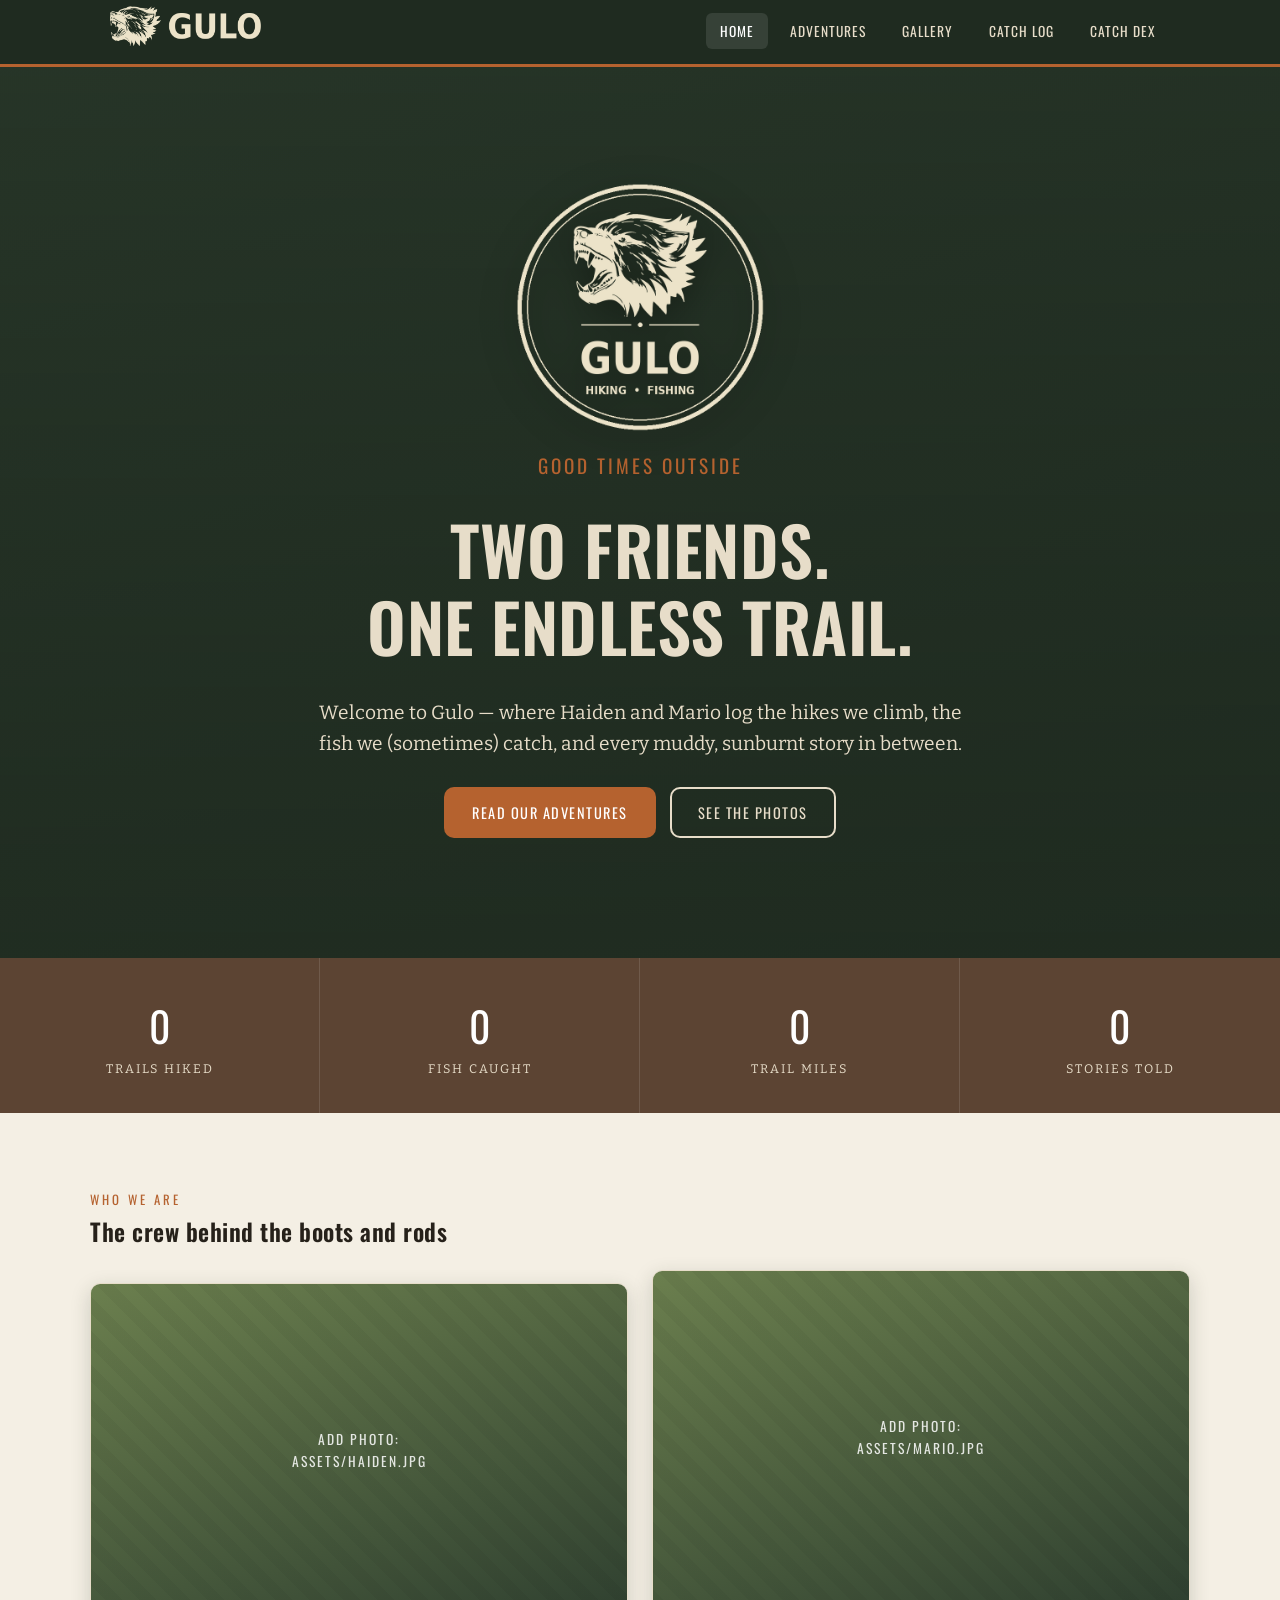
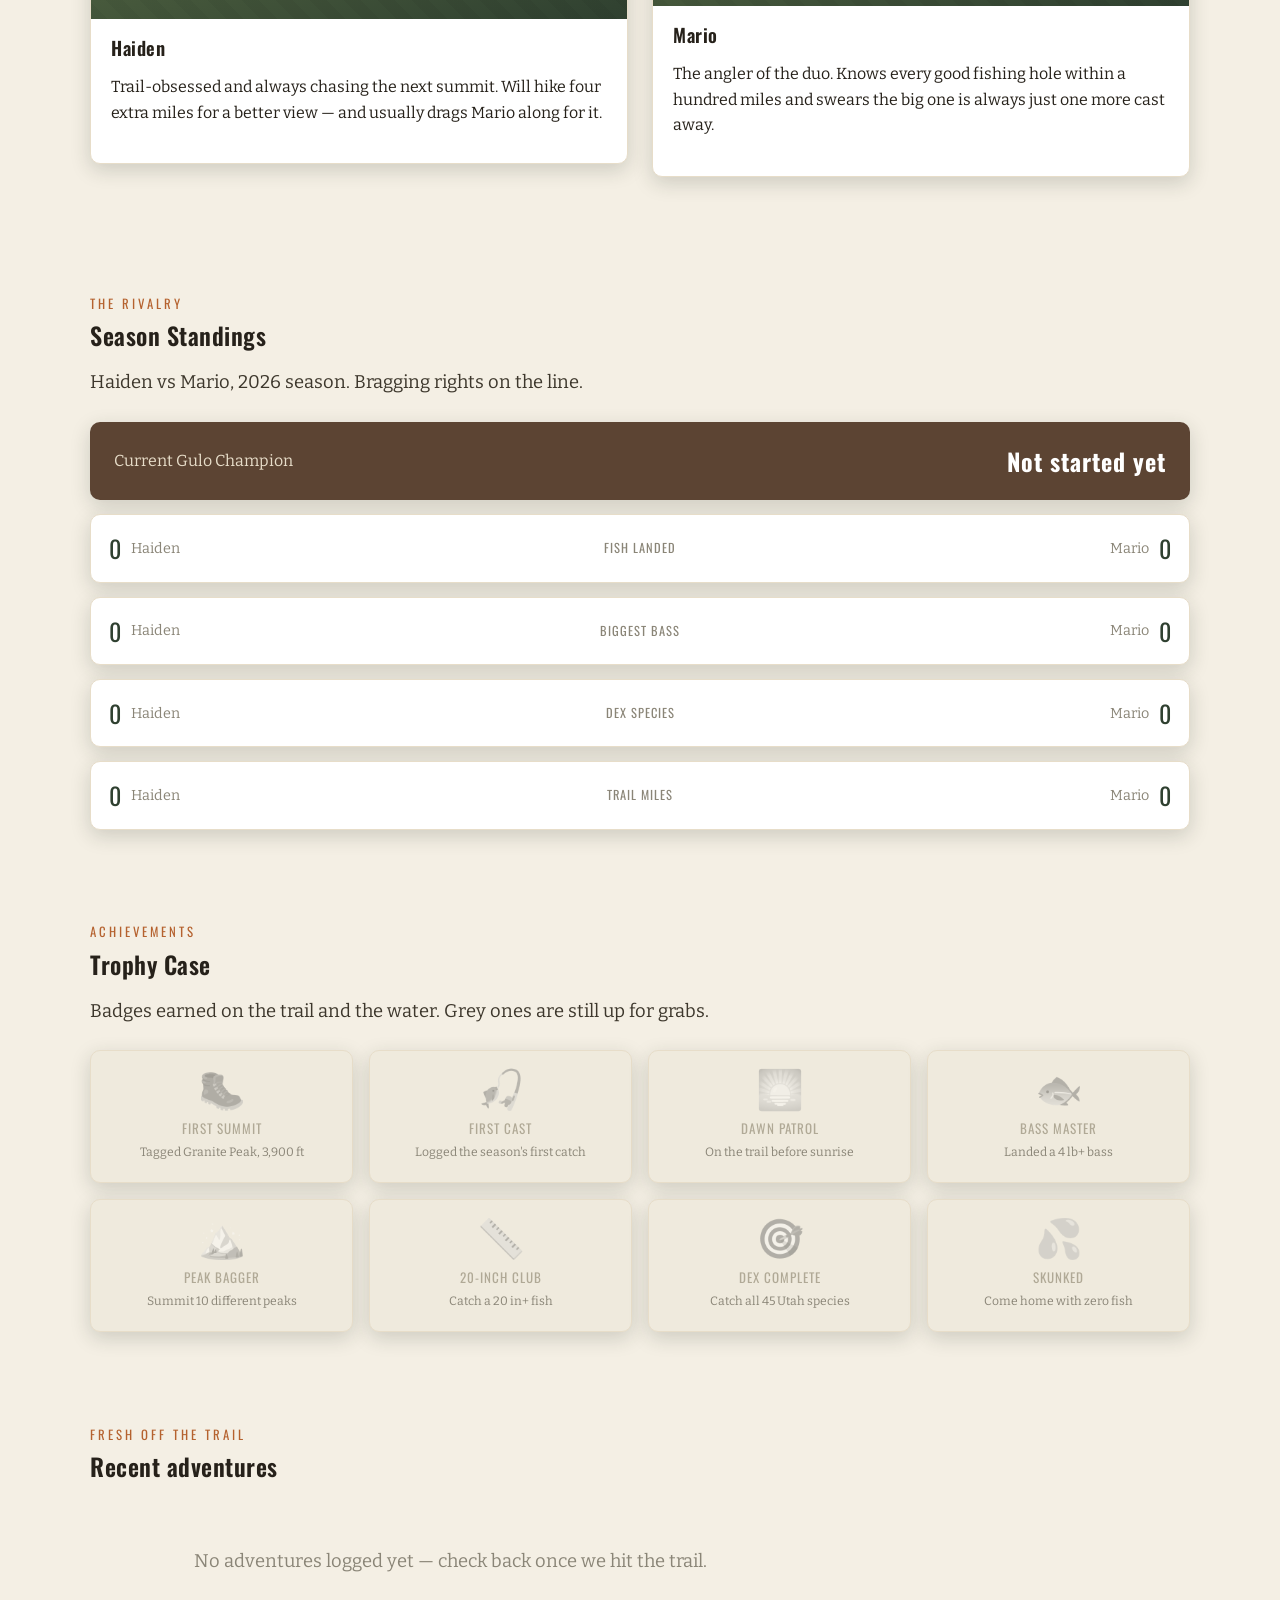
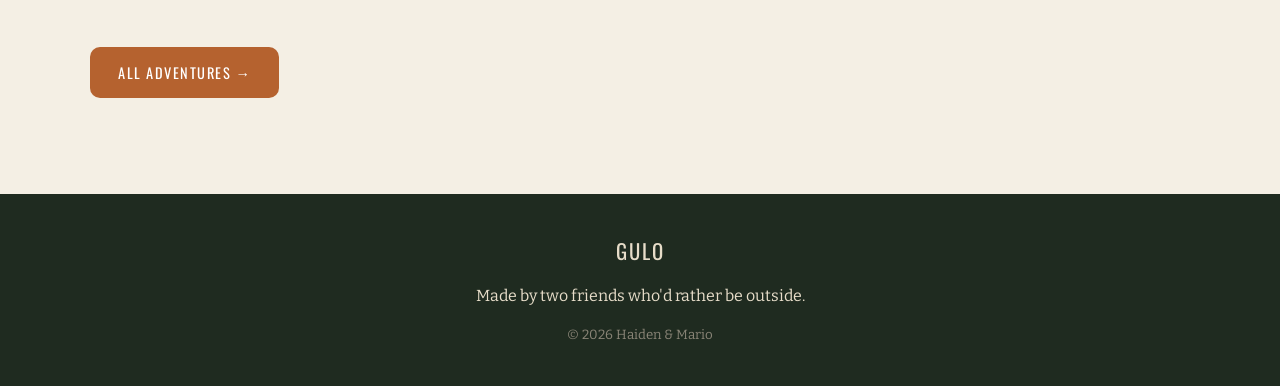
==== commit f83cff24: "Clear placeholder hikes and fish (blank slate)" ====
--- a/index.html
+++ b/index.html
@@ -58,10 +58,10 @@
 
   <!-- STATS -->
   <section class="stats">
-    <div class="stats__item"><div class="stats__num">18</div><div class="stats__label">Trails Hiked</div></div>
-    <div class="stats__item"><div class="stats__num">47</div><div class="stats__label">Fish Caught</div></div>
-    <div class="stats__item"><div class="stats__num">126</div><div class="stats__label">Trail Miles</div></div>
-    <div class="stats__item"><div class="stats__num">&#8734;</div><div class="stats__label">Stories Told</div></div>
+    <div class="stats__item"><div class="stats__num">0</div><div class="stats__label">Trails Hiked</div></div>
+    <div class="stats__item"><div class="stats__num">0</div><div class="stats__label">Fish Caught</div></div>
+    <div class="stats__item"><div class="stats__num">0</div><div class="stats__label">Trail Miles</div></div>
+    <div class="stats__item"><div class="stats__num">0</div><div class="stats__label">Stories Told</div></div>
   </section>
 
   <!-- ABOUT -->
@@ -95,28 +95,28 @@
     <div class="standings">
       <div class="standings__champ"><span>Current Gulo Champion</span><b id="champName">—</b></div>
 
-      <div class="standings__row" data-h="3" data-m="3">
-        <div class="standings__side"><span class="standings__val">3</span><span class="standings__name">Haiden</span></div>
+      <div class="standings__row" data-h="0" data-m="0">
+        <div class="standings__side"><span class="standings__val">0</span><span class="standings__name">Haiden</span></div>
         <div class="standings__cat">Fish Landed</div>
-        <div class="standings__side standings__side--r"><span class="standings__name">Mario</span><span class="standings__val">3</span></div>
+        <div class="standings__side standings__side--r"><span class="standings__name">Mario</span><span class="standings__val">0</span></div>
       </div>
 
-      <div class="standings__row" data-h="4.1" data-m="2.6">
-        <div class="standings__side"><span class="standings__val">4.1 lb</span><span class="standings__name">Haiden</span></div>
+      <div class="standings__row" data-h="0" data-m="0">
+        <div class="standings__side"><span class="standings__val">0</span><span class="standings__name">Haiden</span></div>
         <div class="standings__cat">Biggest Bass</div>
-        <div class="standings__side standings__side--r"><span class="standings__name">Mario</span><span class="standings__val">2.6 lb</span></div>
+        <div class="standings__side standings__side--r"><span class="standings__name">Mario</span><span class="standings__val">0</span></div>
       </div>
 
-      <div class="standings__row" data-h="2" data-m="3">
-        <div class="standings__side"><span class="standings__val">2</span><span class="standings__name">Haiden</span></div>
+      <div class="standings__row" data-h="0" data-m="0">
+        <div class="standings__side"><span class="standings__val">0</span><span class="standings__name">Haiden</span></div>
         <div class="standings__cat">Dex Species</div>
-        <div class="standings__side standings__side--r"><span class="standings__name">Mario</span><span class="standings__val">3</span></div>
+        <div class="standings__side standings__side--r"><span class="standings__name">Mario</span><span class="standings__val">0</span></div>
       </div>
 
-      <div class="standings__row" data-h="72" data-m="54">
-        <div class="standings__side"><span class="standings__val">72 mi</span><span class="standings__name">Haiden</span></div>
+      <div class="standings__row" data-h="0" data-m="0">
+        <div class="standings__side"><span class="standings__val">0</span><span class="standings__name">Haiden</span></div>
         <div class="standings__cat">Trail Miles</div>
-        <div class="standings__side standings__side--r"><span class="standings__name">Mario</span><span class="standings__val">54 mi</span></div>
+        <div class="standings__side standings__side--r"><span class="standings__name">Mario</span><span class="standings__val">0</span></div>
       </div>
     </div>
   </section>
@@ -127,10 +127,10 @@
     <h2>Trophy Case</h2>
     <p class="lead">Badges earned on the trail and the water. Grey ones are still up for grabs.</p>
     <div class="trophies">
-      <div class="trophy"><div class="trophy__icon">🥾</div><div class="trophy__name">First Summit</div><div class="trophy__desc">Tagged Granite Peak, 3,900 ft</div></div>
-      <div class="trophy"><div class="trophy__icon">🎣</div><div class="trophy__name">First Cast</div><div class="trophy__desc">Logged the season's first catch</div></div>
-      <div class="trophy"><div class="trophy__icon">🌅</div><div class="trophy__name">Dawn Patrol</div><div class="trophy__desc">On the trail before sunrise</div></div>
-      <div class="trophy"><div class="trophy__icon">🐟</div><div class="trophy__name">Bass Master</div><div class="trophy__desc">Landed a 4 lb+ bass</div></div>
+      <div class="trophy trophy--locked"><div class="trophy__icon">🥾</div><div class="trophy__name">First Summit</div><div class="trophy__desc">Tagged Granite Peak, 3,900 ft</div></div>
+      <div class="trophy trophy--locked"><div class="trophy__icon">🎣</div><div class="trophy__name">First Cast</div><div class="trophy__desc">Logged the season's first catch</div></div>
+      <div class="trophy trophy--locked"><div class="trophy__icon">🌅</div><div class="trophy__name">Dawn Patrol</div><div class="trophy__desc">On the trail before sunrise</div></div>
+      <div class="trophy trophy--locked"><div class="trophy__icon">🐟</div><div class="trophy__name">Bass Master</div><div class="trophy__desc">Landed a 4 lb+ bass</div></div>
       <div class="trophy trophy--locked"><div class="trophy__icon">🏔️</div><div class="trophy__name">Peak Bagger</div><div class="trophy__desc">Summit 10 different peaks</div></div>
       <div class="trophy trophy--locked"><div class="trophy__icon">📏</div><div class="trophy__name">20-Inch Club</div><div class="trophy__desc">Catch a 20 in+ fish</div></div>
       <div class="trophy trophy--locked"><div class="trophy__icon">🎯</div><div class="trophy__name">Dex Complete</div><div class="trophy__desc">Catch all 45 Utah species</div></div>
@@ -143,33 +143,7 @@
     <p class="eyebrow">Fresh off the trail</p>
     <h2>Recent adventures</h2>
     <div class="grid grid--3" style="margin-top:24px;">
-      <article class="card">
-        <div class="card__media"><div class="ph">assets/trip-alpine.jpg</div></div>
-        <div class="card__body">
-          <span class="card__tag">Hiking</span>
-          <h3>Sunrise on Alpine Ridge</h3>
-          <p>A pre-dawn start, half a thermos of coffee, and the best view we've earned all year.</p>
-          <div class="card__meta">June 2026 &bull; 8.2 mi</div>
-        </div>
-      </article>
-      <article class="card">
-        <div class="card__media"><div class="ph">assets/trip-lake.jpg</div></div>
-        <div class="card__body">
-          <span class="card__tag card__tag--fishing">Fishing</span>
-          <h3>Rainbows at Cedar Lake</h3>
-          <p>Mario finally out-fished Haiden. We will never hear the end of it.</p>
-          <div class="card__meta">May 2026 &bull; 5 fish landed</div>
-        </div>
-      </article>
-      <article class="card">
-        <div class="card__media"><div class="ph">assets/trip-river.jpg</div></div>
-        <div class="card__body">
-          <span class="card__tag">Hiking</span>
-          <h3>The River Loop</h3>
-          <p>Got caught in the rain, lost the trail once, and had a blast anyway.</p>
-          <div class="card__meta">April 2026 &bull; 6.5 mi</div>
-        </div>
-      </article>
+      <p class="lead" style="grid-column:1/-1; text-align:center; color:var(--stone); padding:24px 0;">No adventures logged yet — check back once we hit the trail.</p>
     </div>
     <p style="margin-top:28px;"><a class="btn btn--primary" href="adventures.html">All adventures &rarr;</a></p>
   </section>
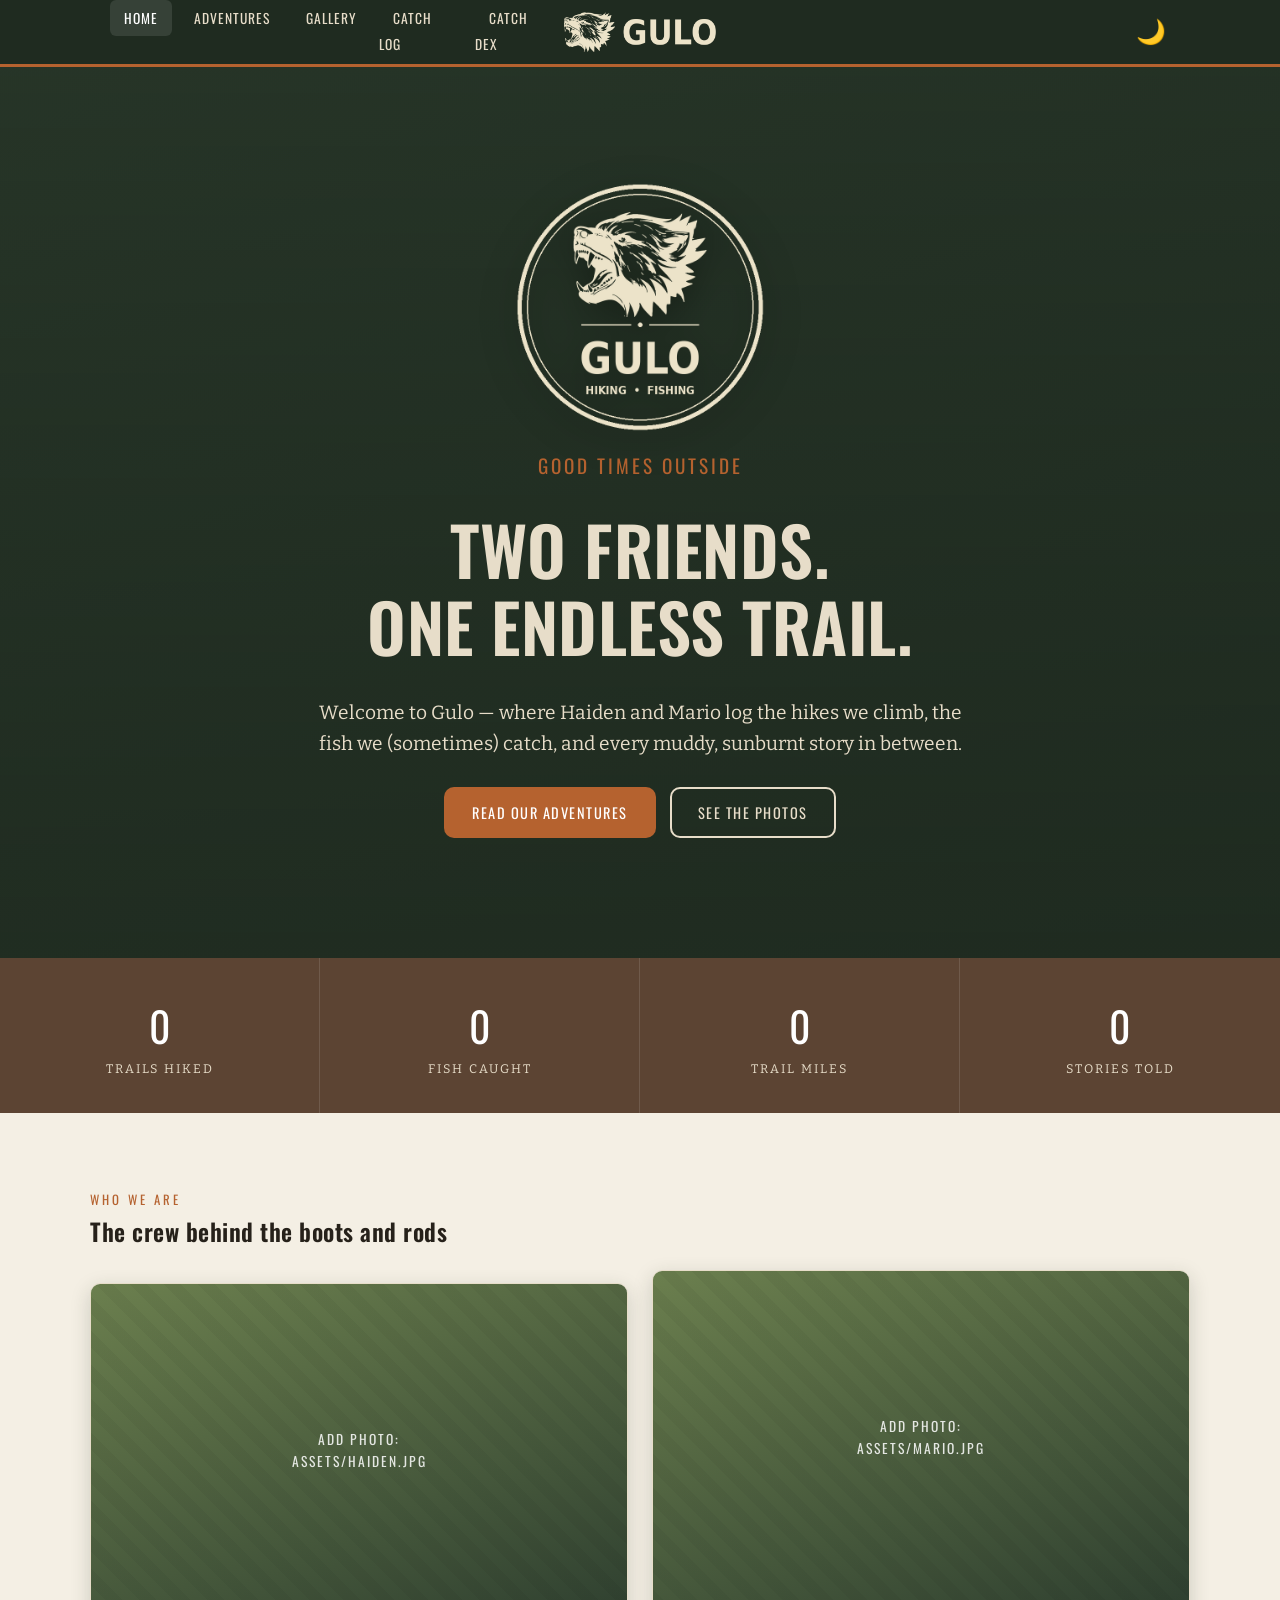
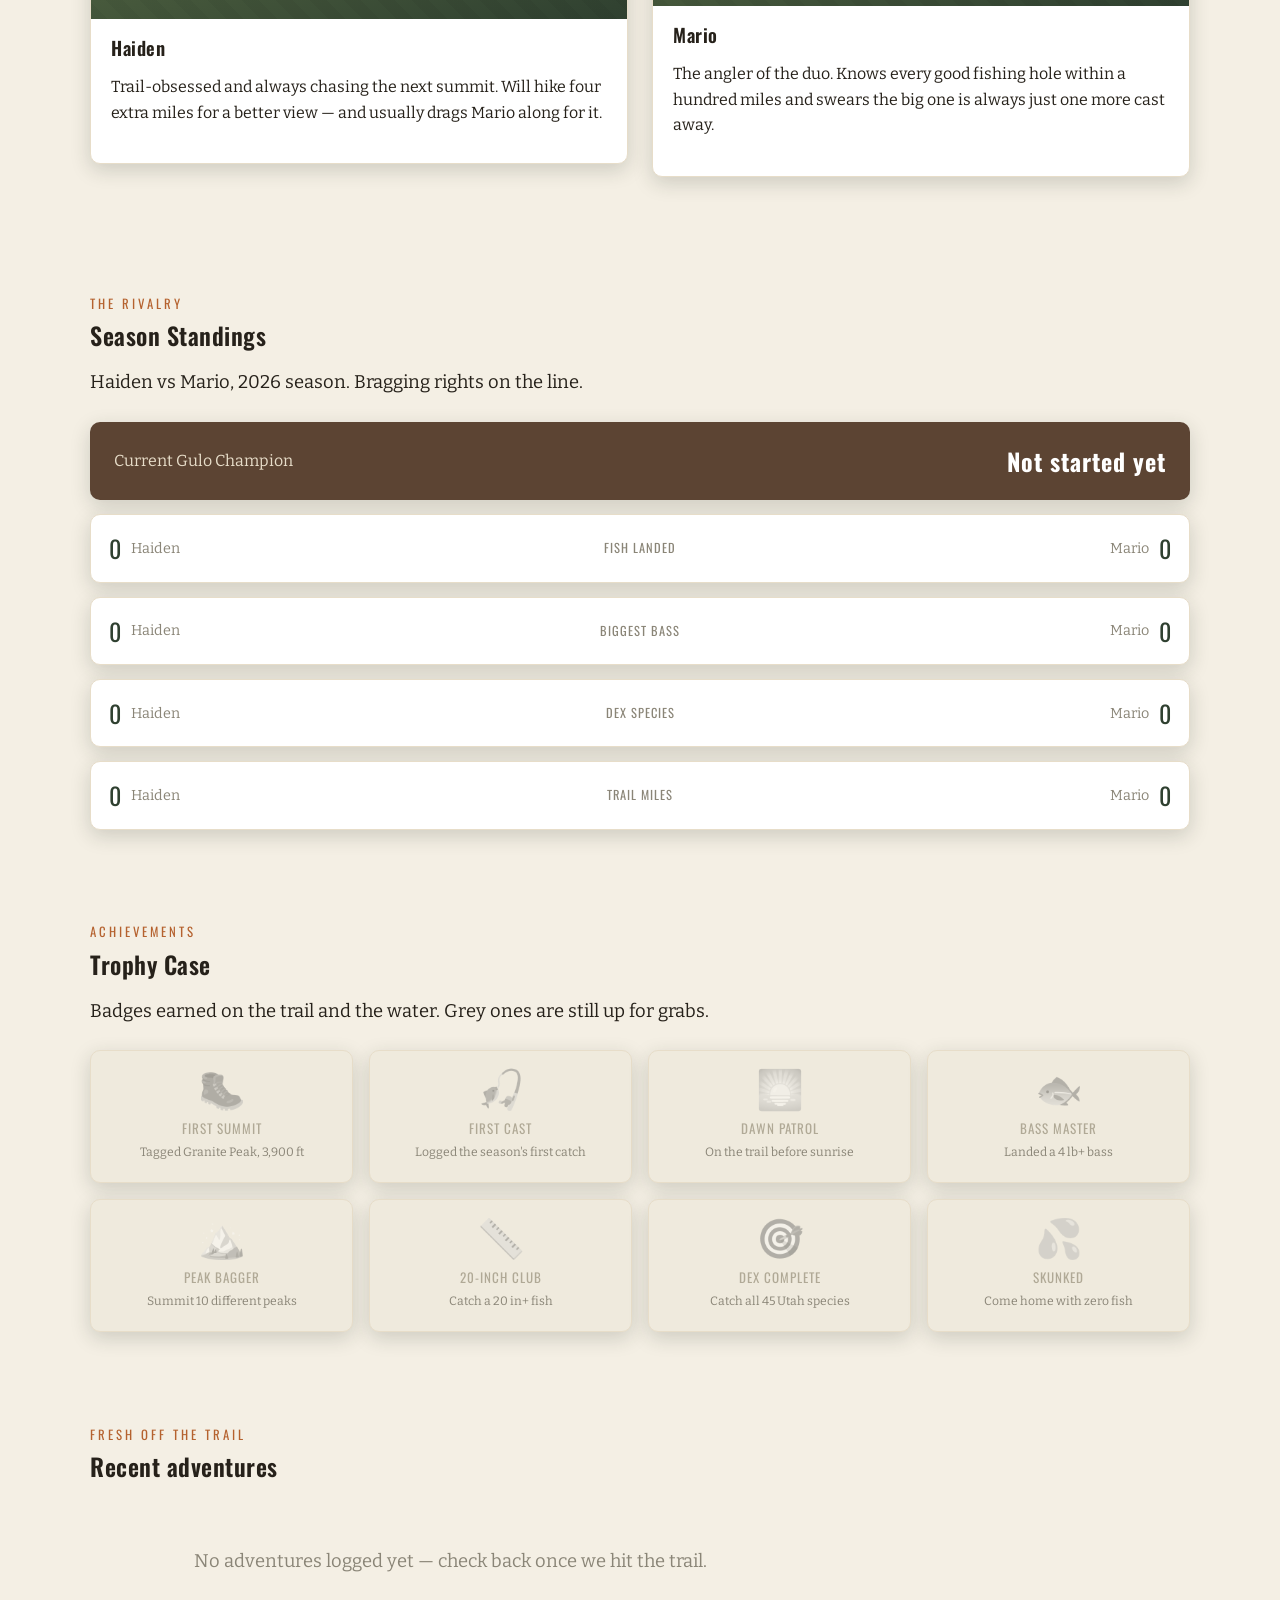
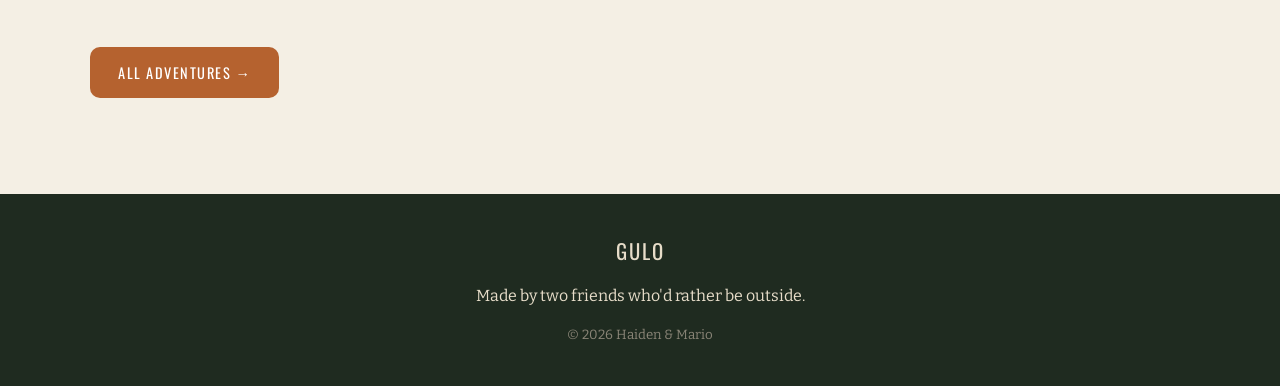
==== commit 9abbeabc: "Add dark mode + restyle header (tabs left, logo center, theme toggle right)" ====
--- a/index.html
+++ b/index.html
@@ -22,23 +22,27 @@
   <link rel="preconnect" href="https://fonts.gstatic.com" crossorigin />
   <link href="https://fonts.googleapis.com/css2?family=Oswald:wght@400;600;700&family=Bitter:wght@400;500;600&display=swap" rel="stylesheet" />
   <link rel="stylesheet" href="styles.css" />
+  <script>(function(){try{if(localStorage.getItem('gulo-theme')==='dark')document.documentElement.setAttribute('data-theme','dark');}catch(e){}})();</script>
 </head>
 <body>
 
   <!-- NAV -->
   <header class="nav">
     <div class="container nav__inner">
+      <div class="nav__group">
+        <button class="nav__toggle" aria-label="Menu">&#9776;</button>
+        <nav>
+          <ul class="nav__links">
+            <li><a href="index.html">Home</a></li>
+            <li><a href="adventures.html">Adventures</a></li>
+            <li><a href="gallery.html">Gallery</a></li>
+            <li><a href="catches.html">Catch Log</a></li>
+            <li><a href="catchdex.html">Catch Dex</a></li>
+          </ul>
+        </nav>
+      </div>
       <a class="nav__brand" href="index.html"><img class="nav__lockup" src="assets/logo-lockup.png" alt="Gulo" /></a>
-      <button class="nav__toggle" aria-label="Menu">&#9776;</button>
-      <nav>
-        <ul class="nav__links">
-          <li><a href="index.html">Home</a></li>
-          <li><a href="adventures.html">Adventures</a></li>
-          <li><a href="gallery.html">Gallery</a></li>
-          <li><a href="catches.html">Catch Log</a></li>
-          <li><a href="catchdex.html">Catch Dex</a></li>
-        </ul>
-      </nav>
+      <button class="nav__theme" id="themeToggle" aria-label="Toggle dark mode">🌙</button>
     </div>
   </header>
 
--- a/styles.css
+++ b/styles.css
@@ -14,6 +14,10 @@
   --paper:       #f4efe4;   /* off-white background */
   --stone:       #8a8577;   /* muted stone gray */
   --ink:         #26211a;   /* near-black text */
+  --surface:     #ffffff;   /* cards */
+  --surface-2:   #efeadd;   /* muted/locked surfaces */
+  --border:      #e7ddc9;   /* card borders (= sand) */
+  --heading:     #2f4030;   /* headings/values on cards (= forest) */
 
   --shadow: 0 6px 20px rgba(31, 43, 32, 0.18);
   --radius: 10px;
@@ -66,7 +70,7 @@
   margin-bottom: 8px;
 }
 
-.lead { font-size: 1.15rem; color: #3d372c; max-width: 60ch; }
+.lead { font-size: 1.15rem; color: var(--ink); max-width: 60ch; }
 
 /* ---------- Buttons ---------- */
 .btn {
@@ -94,12 +98,18 @@
   border-bottom: 3px solid var(--clay);
 }
 .nav__inner {
-  display: flex; align-items: center; justify-content: space-between;
+  display: grid; grid-template-columns: 1fr auto 1fr; align-items: center;
   height: 64px;
+}
+.nav__group { justify-self: start; display: flex; align-items: center; gap: 10px; }
+.nav__theme {
+  justify-self: end; background: none; border: 0; color: var(--sand);
+  font-size: 1.5rem; line-height: 1; cursor: pointer; padding: 4px;
 }
 .nav__brand {
   color: var(--sand); text-decoration: none;
   font-size: 1.4rem; letter-spacing: 2px;
+  margin: 0; justify-self: center;
   display: flex; align-items: center; gap: 10px;
 }
 .nav__logo { height: 42px; width: auto; display: block; }
@@ -144,8 +154,8 @@
 .grid--2 { grid-template-columns: repeat(2, 1fr); }
 
 .card {
-  background: #fff;
-  border: 1px solid var(--sand);
+  background: var(--surface);
+  border: 1px solid var(--border);
   border-radius: var(--radius);
   overflow: hidden;
   box-shadow: var(--shadow);
@@ -226,20 +236,21 @@
 .filters button {
   font-family: var(--font-display); text-transform: uppercase; letter-spacing: 1px;
   font-size: 0.8rem; padding: 8px 16px; border-radius: 20px;
-  border: 2px solid var(--moss); background: #fff; color: var(--forest); cursor: pointer;
+  border: 2px solid var(--moss); background: var(--surface); color: var(--heading); cursor: pointer;
 }
 .filters button.active { background: var(--moss); color: #fff; }
 
 .catch-grid { display: grid; gap: 18px; grid-template-columns: repeat(3, 1fr); }
 .catch {
-  background: #fff; border: 1px solid var(--sand); border-radius: var(--radius);
+  background: var(--surface); border: 1px solid var(--border); border-radius: var(--radius);
   padding: 18px 20px; box-shadow: var(--shadow);
 }
-.catch__species { font-family: var(--font-display); font-size: 1.3rem; color: var(--forest); }
+.catch__species { font-family: var(--font-display); font-size: 1.3rem; color: var(--heading); }
 .catch__row { display: flex; justify-content: space-between; font-size: 0.9rem; padding: 4px 0; border-bottom: 1px dashed var(--sand); }
 .catch__row:last-child { border-bottom: 0; }
 .catch__row span:first-child { color: var(--stone); }
 .badge-angler { font-size: 0.72rem; text-transform: uppercase; letter-spacing: 1px; padding: 2px 8px; border-radius: 12px; background: var(--sand); color: var(--bark); }
+.catch__photo { width: 100%; max-height: 260px; object-fit: contain; background: var(--surface-2); border-radius: 8px; margin-bottom: 12px; border: 1px solid var(--border); }
 
 /* ---------- Placeholder look for missing images ---------- */
 .ph {
@@ -263,6 +274,17 @@
 .footer small { color: var(--stone); display: block; margin-top: 10px; }
 
 /* ---------- Catch Dex ---------- */
+.dex-tabs { display: flex; gap: 8px; margin-bottom: 16px; }
+.dex-tab {
+  flex: 1; font-family: var(--font-display); text-transform: uppercase; letter-spacing: 1px;
+  font-size: 0.95rem; padding: 12px 14px; border-radius: var(--radius);
+  border: 2px solid var(--forest); background: var(--surface); color: var(--heading); cursor: pointer;
+  transition: background .15s ease, color .15s ease;
+}
+.dex-tab:hover { background: var(--sand); }
+.dex-tab.active { background: var(--forest); color: var(--sand); }
+
+
 .dex-progress {
   background: var(--forest); color: var(--sand);
   border-radius: var(--radius); box-shadow: var(--shadow);
@@ -287,29 +309,29 @@
 /* Poster reference link */
 .poster-link {
   display: flex; align-items: center; gap: 16px; text-decoration: none;
-  background: #fff; border: 1px solid var(--sand); border-radius: var(--radius);
+  background: var(--surface); border: 1px solid var(--border); border-radius: var(--radius);
   padding: 12px 16px; box-shadow: var(--shadow); margin-bottom: 8px; color: var(--ink);
   transition: transform .12s ease;
 }
 .poster-link:hover { transform: translateY(-2px); }
-.poster-link img { width: 60px; height: 78px; object-fit: cover; border-radius: 6px; border: 1px solid var(--sand); }
-.poster-link__txt b { font-family: var(--font-display); color: var(--forest); letter-spacing: 0.5px; display: block; font-size: 1.05rem; }
+.poster-link img { width: 60px; height: 78px; object-fit: cover; border-radius: 6px; border: 1px solid var(--border); }
+.poster-link__txt b { font-family: var(--font-display); color: var(--heading); letter-spacing: 0.5px; display: block; font-size: 1.05rem; }
 .poster-link__txt span { font-size: 0.85rem; color: var(--stone); }
 
-/* Caught-fish photo in a dex slot */
-.dex-card__photo { width: 100%; height: 88px; object-fit: cover; border-radius: 6px; margin: 2px 0 8px; border: 1px solid var(--moss); }
+/* Caught-fish photo in a dex slot — show the whole photo, no cropping */
+.dex-card__photo { width: 100%; height: 130px; object-fit: contain; background: var(--surface-2); border-radius: 6px; margin: 2px 0 8px; border: 1px solid var(--moss); }
 
 .dex-grid { display: grid; grid-template-columns: repeat(4, 1fr); gap: 14px; }
 .dex-card {
-  position: relative; background: #fff; border: 1px solid var(--sand);
+  position: relative; background: var(--surface); border: 1px solid var(--border);
   border-radius: var(--radius); padding: 14px 14px 16px; text-align: center;
   box-shadow: var(--shadow); overflow: hidden;
 }
 .dex-card__fish { width: 82px; height: 44px; margin: 4px auto 8px; }
 .dex-card__fish svg { width: 100%; height: 100%; }
-.dex-card__name { font-family: var(--font-display); font-size: 1rem; line-height: 1.1; color: var(--forest); }
+.dex-card__name { font-family: var(--font-display); font-size: 1rem; line-height: 1.1; color: var(--heading); }
 .dex-card__sci { font-style: italic; font-size: 0.72rem; color: var(--stone); margin: 2px 0 4px; }
-.dex-card__where { font-size: 0.72rem; color: #6a6355; line-height: 1.3; }
+.dex-card__where { font-size: 0.72rem; color: var(--stone); line-height: 1.3; }
 .dex-card__stamp {
   position: absolute; top: 10px; right: 10px; font-family: var(--font-display);
   font-size: 0.62rem; letter-spacing: 1px; text-transform: uppercase;
@@ -318,7 +340,7 @@
 .dex-card--caught { border-color: var(--moss); }
 .dex-card--caught .dex-card__fish { color: var(--moss); }
 .dex-card--caught .dex-card__stamp { background: var(--moss); color: #fff; }
-.dex-card--locked { background: #efeadd; }
+.dex-card--locked { background: var(--surface-2); }
 .dex-card--locked .dex-card__fish { color: #c3bdae; filter: grayscale(1); }
 .dex-card--locked .dex-card__name,
 .dex-card--locked .dex-card__sci,
@@ -335,12 +357,12 @@
 .standings__champ b { color: #fff; font-family: var(--font-display); font-size: 1.5rem; letter-spacing: 1px; }
 .standings__row {
   display: grid; grid-template-columns: 1fr auto 1fr; align-items: center; gap: 10px;
-  background: #fff; border: 1px solid var(--sand); border-radius: var(--radius); padding: 14px 18px; box-shadow: var(--shadow);
+  background: var(--surface); border: 1px solid var(--border); border-radius: var(--radius); padding: 14px 18px; box-shadow: var(--shadow);
 }
 .standings__cat { text-align: center; font-family: var(--font-display); text-transform: uppercase; letter-spacing: 1px; font-size: 0.78rem; color: var(--stone); }
 .standings__side { display: flex; align-items: center; gap: 10px; }
 .standings__side--r { justify-content: flex-end; }
-.standings__val { font-family: var(--font-display); font-size: 1.5rem; color: var(--forest); }
+.standings__val { font-family: var(--font-display); font-size: 1.5rem; color: var(--heading); }
 .standings__name { font-size: 0.9rem; color: var(--stone); }
 .standings__side.win .standings__val { color: var(--clay); }
 .standings__side.win .standings__name::after { content: " 👑"; }
@@ -348,13 +370,13 @@
 /* ---------- Trophy case ---------- */
 .trophies { display: grid; grid-template-columns: repeat(4, 1fr); gap: 16px; margin-top: 24px; }
 .trophy {
-  background: #fff; border: 1px solid var(--sand); border-radius: var(--radius);
+  background: var(--surface); border: 1px solid var(--border); border-radius: var(--radius);
   padding: 20px 14px; text-align: center; box-shadow: var(--shadow);
 }
 .trophy__icon { font-size: 2.4rem; line-height: 1; }
-.trophy__name { font-family: var(--font-display); text-transform: uppercase; letter-spacing: 1px; font-size: 0.82rem; margin-top: 8px; color: var(--forest); }
+.trophy__name { font-family: var(--font-display); text-transform: uppercase; letter-spacing: 1px; font-size: 0.82rem; margin-top: 8px; color: var(--heading); }
 .trophy__desc { font-size: 0.76rem; color: var(--stone); margin-top: 4px; }
-.trophy--locked { background: #efeadd; }
+.trophy--locked { background: var(--surface-2); }
 .trophy--locked .trophy__icon { filter: grayscale(1); opacity: 0.4; }
 .trophy--locked .trophy__name { color: #b0a996; }
 
@@ -373,7 +395,7 @@
 .weather-head h2 { margin: 0; }
 .spot-select {
   font-family: var(--font-display); font-size: 0.95rem; letter-spacing: 0.5px;
-  color: var(--forest); background: #fff; border: 2px solid var(--moss);
+  color: var(--heading); background: var(--surface); border: 2px solid var(--moss);
   border-radius: 8px; padding: 8px 14px; cursor: pointer;
 }
 .spot-select:focus { outline: 2px solid var(--clay); }
@@ -397,3 +419,14 @@
   .dex-grid, .trophies { grid-template-columns: 1fr 1fr; }
   .standings__row { grid-template-columns: 1fr auto 1fr; }
 }
+
+/* ---------- Dark mode ---------- */
+[data-theme="dark"] {
+  --paper:      #14180f;   /* dark page background */
+  --ink:        #eae3d2;   /* light body text */
+  --stone:      #9aa08c;   /* muted text (lighter) */
+  --surface:    #232a1c;   /* cards */
+  --surface-2:  #1b2116;   /* muted/locked surfaces */
+  --border:     #38442c;   /* card borders */
+  --heading:    #eae3d2;   /* headings/values light on dark cards */
+}
